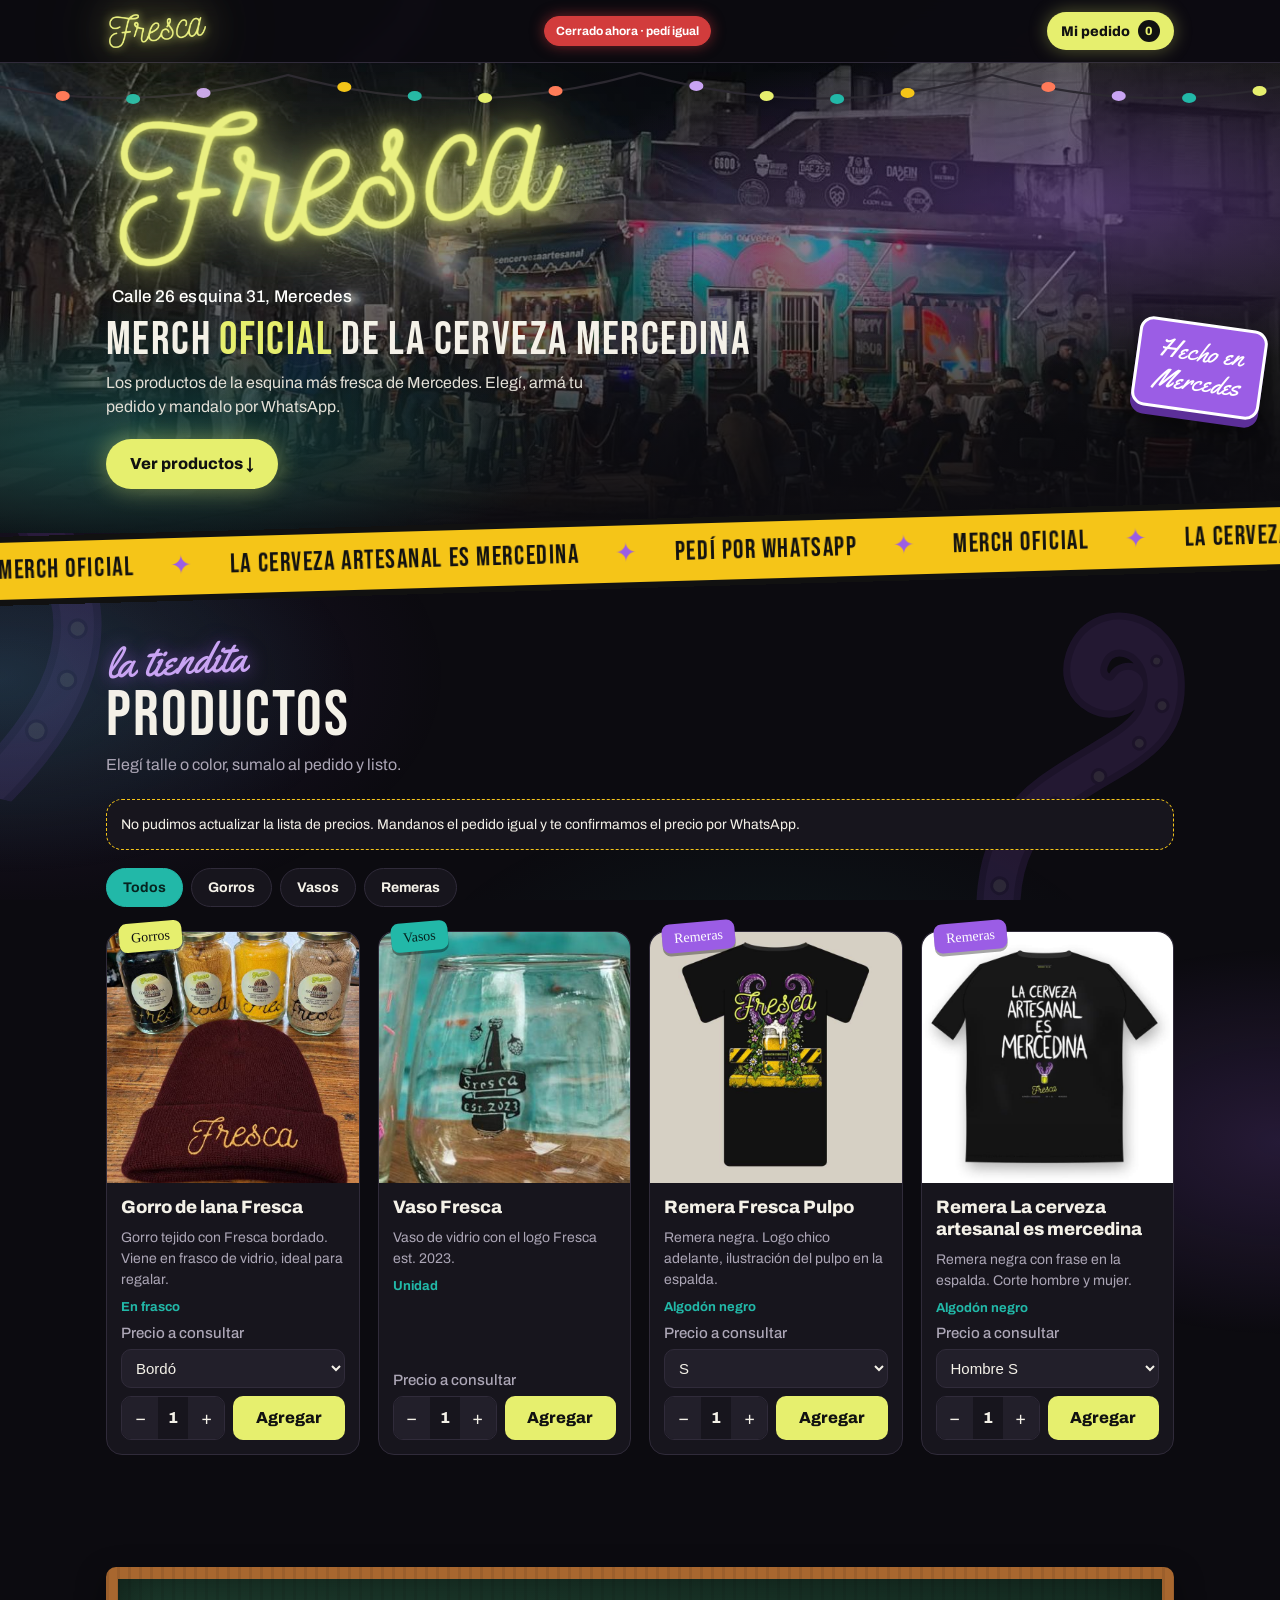
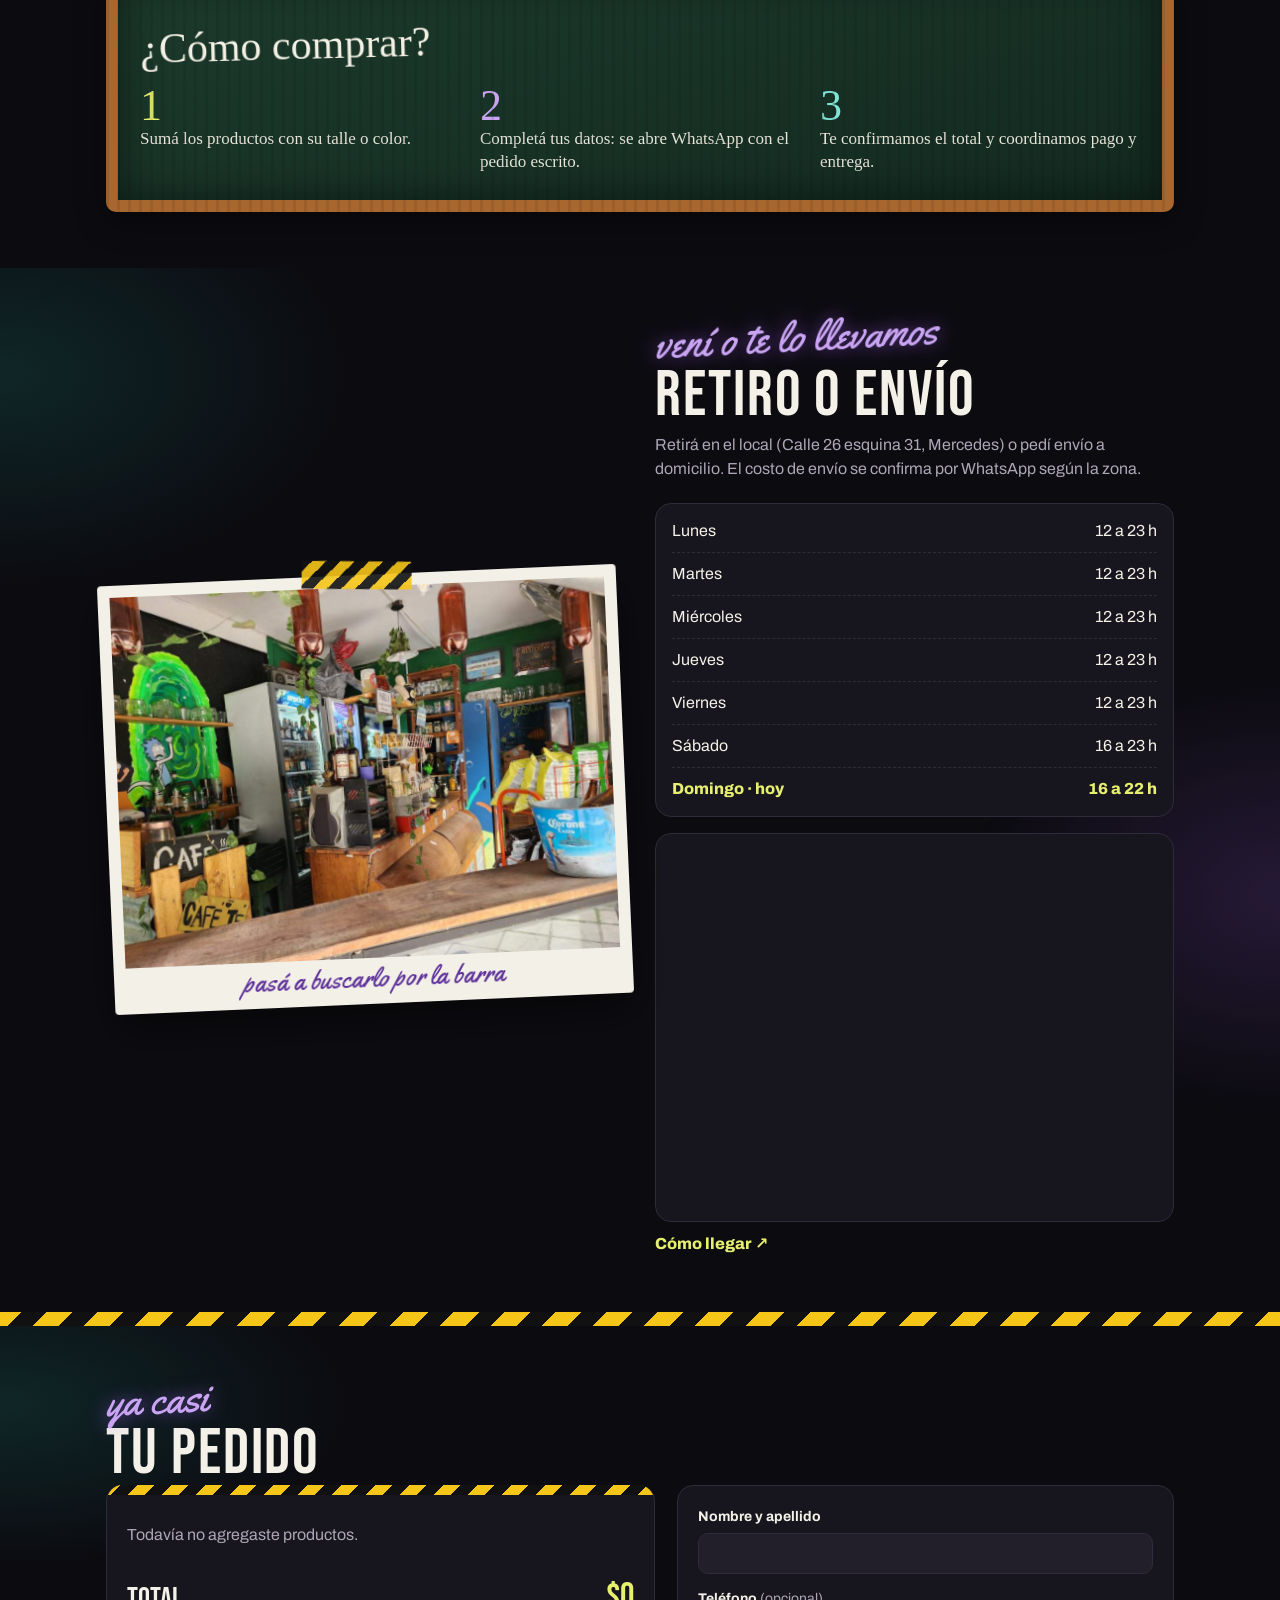
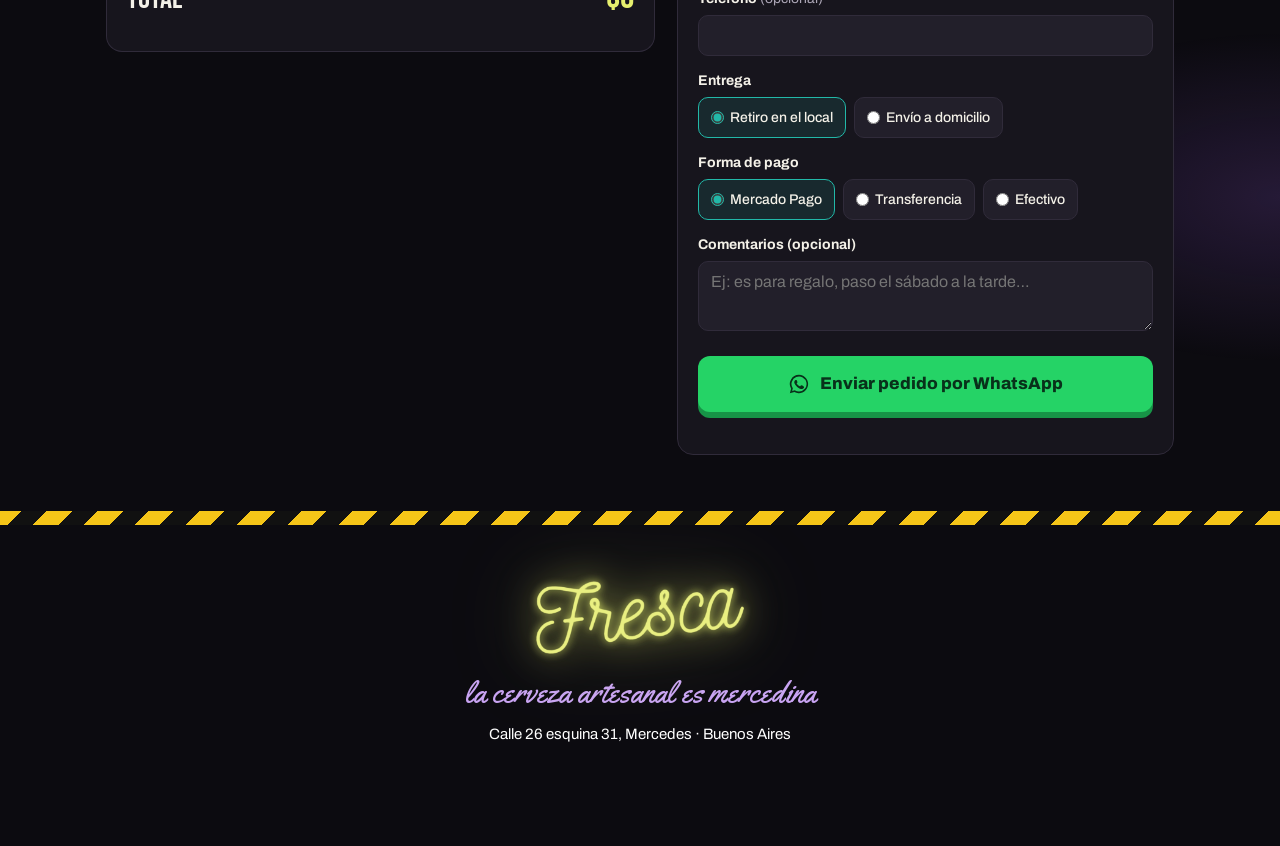
==== index.html @ d47e1538 "Tienda Fresca y panel de administración Co-Authored-By: Claude Opus 5.5 <noreply@anthropic.com>" ====
<!DOCTYPE html>
<html lang="es-AR">
<head>
<meta charset="UTF-8">
<meta name="viewport" content="width=device-width, initial-scale=1">
<title>Fresca · Almacén cervecero en Mercedes | Merch oficial</title>
<meta name="description" content="Fresca, almacén cervecero y cerveza artesanal en Mercedes, Buenos Aires (Calle 26 esquina 31). Gorros, vasos y remeras oficiales: armá tu pedido y mandalo por WhatsApp.">
<link rel="canonical" href="https://fresca-merch.netlify.app/">

<!-- ===== Datos del negocio para Google (si cambian dirección, horarios o teléfono, actualizarlos también acá) ===== -->
<script type="application/ld+json">
{
  "@context": "https://schema.org",
  "@type": "BarOrPub",
  "name": "Fresca",
  "description": "Almacén cervecero de Mercedes. Cerveza artesanal y merch oficial.",
  "url": "https://fresca-merch.netlify.app/",
  "logo": "https://fresca-merch.netlify.app/fotos/logo-fresca.png",
  "image": ["https://fresca-merch.netlify.app/preview.jpg", "https://fresca-merch.netlify.app/fotos/local.jpg"],
  "telephone": "+5492324352150",
  "servesCuisine": "Cerveza artesanal",
  "address": {
    "@type": "PostalAddress",
    "streetAddress": "Calle 26 esquina 31",
    "addressLocality": "Mercedes",
    "addressRegion": "Buenos Aires",
    "addressCountry": "AR"
  },
  "openingHoursSpecification": [
    {"@type": "OpeningHoursSpecification", "dayOfWeek": ["Monday","Tuesday","Wednesday","Thursday","Friday"], "opens": "12:00", "closes": "23:00"},
    {"@type": "OpeningHoursSpecification", "dayOfWeek": "Saturday", "opens": "16:00", "closes": "23:00"},
    {"@type": "OpeningHoursSpecification", "dayOfWeek": "Sunday", "opens": "16:00", "closes": "22:00"}
  ]
}
</script>
<meta name="theme-color" content="#0c0b10">

<!-- ===== Vista previa al compartir (WhatsApp, Facebook, X) ===== -->
<!-- Dirección publicada: https://fresca-merch.netlify.app -->
<meta property="og:type" content="website">
<meta property="og:site_name" content="Fresca">
<meta property="og:locale" content="es_AR">
<meta property="og:title" content="Fresca · Merch oficial de la cerveza mercedina">
<meta property="og:description" content="Calle 26 esquina 31, Mercedes. Elegí tus productos y pedí por WhatsApp.">
<meta property="og:url" content="https://fresca-merch.netlify.app/">
<meta property="og:image" content="https://fresca-merch.netlify.app/preview.jpg">
<meta property="og:image:width" content="1200">
<meta property="og:image:height" content="630">
<meta name="twitter:card" content="summary_large_image">

<link rel="preconnect" href="https://fonts.googleapis.com">
<link rel="preconnect" href="https://fonts.gstatic.com" crossorigin>
<link href="https://fonts.googleapis.com/css2?family=Archivo:wght@400;500;700;800&family=Bebas+Neue&family=Permanent+Marker&family=Yellowtail&display=swap" rel="stylesheet">

<style>
/* Fuente de la marca: se usa Nickainley solo si está instalada en la compu de quien mira;
   si no, Yellowtail. Si consiguen el archivo (con licencia), subirlo como fuentes/Nickainley.woff2
   y agregar acá: ,url('fuentes/Nickainley.woff2') format('woff2') */
@font-face{font-family:'Nickainley';src:local('Nickainley'),local('Nickainley Normal');font-display:swap}
/* ===== Paleta Fresca (tomada del cartel, los murales, la remera y la barra) ===== */
:root{
  --noche:#0c0b10;      /* fondo: la esquina de noche */
  --panel:#17151d; --panel2:#221f2a; --line:#302b3a;
  --neon:#e6ef6e;       /* cartel de neón Fresca */
  --violeta:#9b5de5;    /* pulpo del mural y la remera */
  --violeta-cl:#c9a4f3;
  --turquesa:#22b8a8;   /* paredes pintadas */
  --verde:#1d5c40;      /* pared verde de la barra */
  --madera:#a8672f;     /* barra y estantes */
  --obra:#f5c518;       /* cinta amarilla y negra */
  --text:#f4f1e8; --muted:#aca6b6;
  --radius:16px;
}
*{box-sizing:border-box;margin:0;padding:0}
html{scroll-behavior:smooth;overflow-x:hidden}
section,footer,.hero{overflow-x:clip}
body{background:var(--noche);color:var(--text);font-family:'Archivo',system-ui,sans-serif;line-height:1.5;-webkit-font-smoothing:antialiased;overflow-x:hidden}
img{display:block;max-width:100%}
a{color:inherit}
button{font:inherit;cursor:pointer}
.wrap{max-width:1100px;margin:0 auto;padding:0 16px;position:relative}
.display{font-family:'Bebas Neue',sans-serif;font-weight:400;letter-spacing:.03em;line-height:.95}
.script{font-family:'Nickainley','Yellowtail',cursive;font-weight:400;letter-spacing:0}

/* Fondo de pulpo (toda la página) */
.fondo-pulpo{position:fixed;inset:0;z-index:-1;pointer-events:none;overflow:hidden;background:radial-gradient(55% 40% at 100% 15%,rgba(155,93,229,.16),transparent 70%),radial-gradient(50% 40% at 0% 75%,rgba(155,93,229,.13),transparent 70%),radial-gradient(40% 30% at 60% 110%,rgba(34,184,168,.08),transparent 70%)}
.fondo-pulpo svg{position:absolute;opacity:.16}
main,header,footer,.banda,.cinta{position:relative}

/* Neón */
.neon{filter:drop-shadow(0 0 4px rgba(230,239,110,.9)) drop-shadow(0 0 18px rgba(230,239,110,.55)) drop-shadow(0 0 42px rgba(230,239,110,.3))}
.neon.parpadeo{animation:parpadeo 9s infinite}
@keyframes parpadeo{0%,70%,100%{opacity:1}71%{opacity:.35}72.5%{opacity:1}74%{opacity:.4}76%{opacity:.4}77%{opacity:1}80%{opacity:.55}82%{opacity:.55}83.5%{opacity:1}86%{opacity:.3}89%{opacity:.3}90.5%{opacity:1}}

/* Cinta de obra */
.cinta{background:repeating-linear-gradient(-45deg,var(--obra) 0 18px,#111 18px 36px);height:14px}
.banda{position:relative;z-index:3;background:var(--obra);color:#111;transform:rotate(-1.6deg);margin:-14px -20px 0;border-top:6px solid #111;border-bottom:6px solid #111;overflow:hidden;white-space:nowrap}
.banda .pista{display:inline-block;padding:9px 0;font-family:'Bebas Neue';font-size:26px;letter-spacing:.06em;animation:pasar 28s linear infinite}
.banda .pista span{margin:0 18px}
.banda .pista i{font-style:normal;color:var(--violeta)}
@keyframes pasar{from{transform:translateX(0)}to{transform:translateX(-50%)}}

/* Header */
header.top{position:sticky;top:0;z-index:30;background:rgba(12,11,16,.9);backdrop-filter:blur(10px);border-bottom:1px solid var(--line)}
header.top .wrap{display:flex;align-items:center;justify-content:space-between;height:62px;gap:12px}
.brand img{height:40px;width:auto}
.estado{font-size:12px;font-weight:700;padding:5px 11px;border-radius:99px;border:1px solid var(--line);color:var(--muted);white-space:nowrap}
.estado.abierto{color:#08231f;background:var(--turquesa);border-color:var(--turquesa);box-shadow:0 0 14px rgba(34,184,168,.5)}
.estado.cerrado{color:#fff;background:#d23c3c;border-color:#d23c3c;box-shadow:0 0 14px rgba(210,60,60,.55)}
.btn-carrito{display:flex;align-items:center;gap:8px;background:var(--neon);color:#111;border:0;border-radius:99px;padding:8px 14px;font-weight:800;font-size:14px;box-shadow:0 0 18px rgba(230,239,110,.35)}
.btn-carrito .n{background:#111;color:var(--neon);border-radius:99px;min-width:22px;height:22px;display:grid;place-items:center;font-size:12px;padding:0 6px}

/* Hero */
.hero{position:relative;min-height:470px;display:flex;align-items:flex-end;overflow:hidden;isolation:isolate}
.hero > img.fondo{position:absolute;inset:0;width:100%;height:100%;object-fit:cover;object-position:62% 55%;z-index:-2}
.hero::before{content:"";position:absolute;inset:0;z-index:-1;
  background:
    radial-gradient(60% 50% at 85% 30%,rgba(155,93,229,.35),transparent 70%),
    radial-gradient(50% 40% at 10% 80%,rgba(34,184,168,.28),transparent 70%),
    linear-gradient(180deg,rgba(12,11,16,.35) 0%,rgba(12,11,16,.55) 50%,var(--noche) 100%)}
.guirnalda{position:absolute;top:0;left:-5%;right:-5%;height:70px;pointer-events:none}
.guirnalda svg{width:100%;height:100%}
.foco{animation:brillo 3s ease-in-out infinite}
.foco:nth-child(3n){animation-delay:.8s}.foco:nth-child(3n+1){animation-delay:1.6s}
@keyframes brillo{50%{opacity:.45}}
.hero .wrap{padding-bottom:44px;width:100%;z-index:1}
.sticker{z-index:2}
.hero .logo{width:min(470px,74vw);height:auto}
.dir-hero{color:#fff;font-size:17px;font-weight:500;letter-spacing:.02em;margin:4px 0 6px 6px}
.dir-hero:empty{display:none}
.hero .sub{font-size:clamp(28px,6vw,46px);margin-top:10px}
.hero .sub b{color:var(--neon);font-weight:400}
.hero p{max-width:520px;color:#e2dfd6;margin-top:8px}
.sticker{position:absolute;right:16px;bottom:120px;transform:rotate(8deg);background:var(--violeta);color:#fff;padding:12px 18px;border-radius:14px;font-size:26px;line-height:1.15;text-align:center;box-shadow:0 8px 0 #5c2f99,0 14px 30px rgba(0,0,0,.4);border:3px solid #fff}
.sticker small{display:block;font-family:'Archivo';font-weight:800;font-size:12px;letter-spacing:.08em;text-transform:uppercase;color:var(--neon)}
.cta{display:inline-flex;gap:8px;align-items:center;margin-top:20px;background:var(--neon);color:#111;font-weight:800;text-decoration:none;padding:13px 24px;border-radius:99px;box-shadow:0 0 24px rgba(230,239,110,.45)}

/* Secciones y decoración de mural */
section{padding:56px 0;position:relative;scroll-margin-top:62px}
.mural{background:
  radial-gradient(40% 30% at 0% 10%,rgba(34,184,168,.16),transparent 70%),
  radial-gradient(35% 30% at 100% 60%,rgba(155,93,229,.18),transparent 70%)}
.tentaculo{position:absolute;pointer-events:none;opacity:.9;z-index:0}
.sec-title{font-size:clamp(44px,8vw,64px)}
.sec-title .script{font-size:.66em;color:var(--violeta-cl);display:block;transform:rotate(-3deg);transform-origin:left;margin-bottom:2px;text-shadow:0 0 18px rgba(155,93,229,.6)}
.sec-sub{color:var(--muted);margin:6px 0 22px}

/* Filtros y grilla */
.filtros{display:flex;gap:8px;flex-wrap:wrap;margin-bottom:24px;position:relative;z-index:1}
.filtros button{background:var(--panel);color:var(--text);border:1px solid var(--line);border-radius:99px;padding:8px 16px;font-size:14px;font-weight:700}
.filtros button.on{background:var(--turquesa);border-color:var(--turquesa);color:#062420}
.grid{display:grid;grid-template-columns:repeat(auto-fill,minmax(240px,1fr));gap:18px;position:relative;z-index:1}
.card{background:var(--panel);border:1px solid var(--line);border-radius:var(--radius);overflow:visible;display:flex;flex-direction:column;transition:transform .2s,box-shadow .2s;position:relative}
.card:hover{transform:translateY(-3px) rotate(-.4deg);box-shadow:0 12px 30px rgba(0,0,0,.45),0 0 0 1px rgba(230,239,110,.25)}
.card .foto{display:block;cursor:zoom-in;aspect-ratio:1/1;background:var(--panel2);position:relative;border-radius:var(--radius) var(--radius) 0 0;overflow:hidden}
.card .foto img{position:relative;z-index:1;width:100%;height:100%;object-fit:cover}
.card .foto .sin{position:absolute;inset:0;display:grid;place-items:center}
.card .foto .sin img{width:60%;height:auto;opacity:.5}
.card .cat{position:absolute;z-index:2;top:-10px;left:12px;font-family:'Permanent Marker';font-size:14px;padding:4px 12px;border-radius:8px;transform:rotate(-5deg);box-shadow:0 3px 0 rgba(0,0,0,.35)}
.cat.c0{background:var(--neon);color:#111}.cat.c1{background:var(--turquesa);color:#062420}.cat.c2{background:var(--violeta);color:#fff}.cat.c3{background:var(--obra);color:#111}
.card .body{padding:14px;display:flex;flex-direction:column;gap:8px;flex:1}
.card h3{font-size:18px;line-height:1.2;font-weight:800}
.card h3 a{text-decoration:none}
.card h3 a:hover{text-decoration:underline;text-decoration-color:var(--neon)}
.card .desc,.v-info .desc{color:var(--muted);font-size:14px}
.card .pres,.v-info .pres{font-size:13px;color:var(--turquesa);font-weight:700}
.card .precio,.v-info .precio{font-family:'Bebas Neue';font-size:32px;color:var(--neon);margin-top:auto;line-height:1}
.card .precio s,.v-info .precio s{display:block;font-family:'Archivo';font-size:14px;font-weight:500;color:var(--muted)}
.card .precio.consultar,.v-info .precio.consultar{font-family:'Archivo';font-size:15px;color:var(--muted);font-weight:500}
.card select,.v-info select{width:100%;background:var(--panel2);color:var(--text);border:1px solid var(--line);border-radius:10px;padding:9px 10px;font-size:15px}
.card .acciones,.v-info .acciones{display:flex;gap:8px;align-items:center}
.n-fotos{position:absolute;z-index:2;right:8px;bottom:8px;background:rgba(12,11,16,.82);color:var(--text);font-size:12px;font-weight:700;padding:3px 9px;border-radius:99px}
.qty{display:flex;align-items:center;border:1px solid var(--line);border-radius:10px;overflow:hidden}
.qty button{background:var(--panel2);color:var(--text);border:0;width:36px;height:42px;font-size:18px}
.qty span{min-width:30px;text-align:center;font-weight:800}
.add{flex:1;background:var(--neon);color:#111;border:0;border-radius:10px;height:44px;font-weight:800}
.add:active{transform:scale(.97)}
.card.agotado{opacity:.6}
.card.agotado .foto img{filter:grayscale(1)}
.card.agotado .add,.v-info.agotado .add{background:repeating-linear-gradient(-45deg,#2a2730 0 10px,#1d1b22 10px 20px);color:var(--muted);cursor:not-allowed}
.aviso{background:var(--panel);border:1px dashed var(--obra);border-radius:var(--radius);padding:14px;color:var(--text);font-size:14px;margin-bottom:18px}
.cargando{color:var(--muted);padding:30px 0}

/* Vista de producto: fotos grandes */
.vista{margin:auto;padding:0;border:1px solid var(--line);border-radius:var(--radius);background:var(--panel);color:var(--text);width:min(980px,calc(100% - 32px));max-width:none;max-height:calc(100dvh - 32px);overflow:auto;overscroll-behavior:contain}
.vista::backdrop{background:rgba(6,5,9,.85);backdrop-filter:blur(4px)}
body:has(.vista[open]){overflow:hidden}
.v-cerrar{position:sticky;top:10px;z-index:3;display:grid;place-items:center;margin:10px 10px -50px auto;width:40px;height:40px;border-radius:99px;border:1px solid var(--line);background:rgba(23,21,29,.9);color:var(--text);font-size:18px}
.v-caja{display:grid;grid-template-columns:1.15fr .85fr}
.v-galeria{background:var(--panel2);min-width:0}
.v-foto{position:relative}
.v-tira{display:flex;overflow-x:auto;scroll-snap-type:x mandatory;scrollbar-width:none;aspect-ratio:1/1;max-height:calc(100dvh - 150px)}
.v-tira::-webkit-scrollbar{display:none}
.v-tira figure{flex:0 0 100%;scroll-snap-align:center;scroll-snap-stop:always}
.v-tira img{width:100%;height:100%;object-fit:contain}
.v-flecha{position:absolute;top:50%;transform:translateY(-50%);width:44px;height:44px;border-radius:99px;border:1px solid var(--line);background:rgba(12,11,16,.78);color:var(--text);font-size:24px;line-height:1}
.v-flecha.ant{left:10px}.v-flecha.sig{right:10px}
.v-flecha:disabled{opacity:0;pointer-events:none}
.v-color{position:absolute;left:10px;bottom:10px;background:var(--neon);color:#111;font-weight:800;font-size:13px;padding:4px 11px;border-radius:99px}
.v-color:empty{display:none}
.v-minis{display:flex;gap:8px;padding:10px;overflow-x:auto}
.v-minis button{flex:0 0 64px;height:64px;padding:0;border:2px solid var(--line);border-radius:10px;overflow:hidden;background:var(--panel)}
.v-minis button.on{border-color:var(--neon)}
.v-minis img{width:100%;height:100%;object-fit:cover}
.v-sin{aspect-ratio:1/1;display:grid;place-items:center}
.v-sin img{width:50%;opacity:.5}
.v-info{padding:22px;display:flex;flex-direction:column;gap:10px}
.v-info .cat{align-self:flex-start;font-family:'Permanent Marker';font-size:14px;padding:4px 12px;border-radius:8px;transform:rotate(-4deg);box-shadow:0 3px 0 rgba(0,0,0,.35)}
.v-info h2{font-size:26px;line-height:1.15;font-weight:800;padding-right:36px}
.v-info .desc{font-size:15px}
.v-info .precio{margin:6px 0 2px;font-size:38px}

/* Pizarra (como las del local) */
.pizarra{background:linear-gradient(160deg,#1c3a2c,#132a20);border:12px solid var(--madera);border-radius:10px;box-shadow:inset 0 0 40px rgba(0,0,0,.5),0 10px 30px rgba(0,0,0,.4);padding:26px 22px;position:relative}
.pizarra::before{content:"";position:absolute;inset:-12px;border-radius:10px;pointer-events:none;background:repeating-linear-gradient(90deg,rgba(0,0,0,.08) 0 3px,transparent 3px 11px);mix-blend-mode:multiply}
.pizarra h2{font-family:'Permanent Marker';font-size:clamp(30px,6vw,42px);color:#f3f0e4;font-weight:400;transform:rotate(-1.5deg)}
.pasos{display:grid;grid-template-columns:repeat(auto-fit,minmax(220px,1fr));gap:20px;margin-top:16px}
.paso{font-family:'Permanent Marker';color:#e9e6da;font-size:17px;line-height:1.35}
.paso b{display:block;font-size:44px;line-height:1;color:var(--neon);font-weight:400}
.paso:nth-child(2) b{color:var(--violeta-cl)} .paso:nth-child(3) b{color:#7fe3d6}

/* Local */
.local{display:grid;grid-template-columns:1fr 1fr;gap:30px;align-items:center}
.polaroid{background:#f3f0e8;padding:12px 12px 46px;border-radius:4px;transform:rotate(-2.5deg);box-shadow:0 18px 40px rgba(0,0,0,.5);position:relative}
.polaroid img{width:100%;aspect-ratio:4/3;object-fit:cover}
.polaroid span{position:absolute;bottom:6px;left:0;right:0;text-align:center;font-family:'Nickainley','Yellowtail',cursive;color:#5c2f99;font-size:26px}
.polaroid::after{content:"";position:absolute;top:-14px;left:50%;width:110px;height:28px;transform:translateX(-50%) rotate(3deg);background:repeating-linear-gradient(-45deg,rgba(245,197,24,.9) 0 10px,rgba(17,17,17,.9) 10px 20px)}
.horarios{list-style:none;margin:14px 0;background:var(--panel);border:1px solid var(--line);border-radius:var(--radius);padding:6px 16px}
.horarios li{display:flex;justify-content:space-between;border-bottom:1px dashed var(--line);padding:9px 0}
.horarios li:last-child{border:0}
.horarios li.hoy{color:var(--neon);font-weight:800}
.mapa{margin-top:16px;border:1px solid var(--line);border-radius:var(--radius);overflow:hidden;aspect-ratio:4/3;background:var(--panel)}
.mapa iframe{display:block;width:100%;height:100%;border:0}
.como-llegar{display:inline-block;margin-top:10px;color:var(--neon);font-weight:800;text-decoration:none}
.como-llegar:hover{text-decoration:underline}
.como-llegar[hidden]{display:none}

/* Pedido */
.pedido{display:grid;grid-template-columns:1.05fr .95fr;gap:22px;align-items:start;position:relative;z-index:1}
.box{background:var(--panel);border:1px solid var(--line);border-radius:var(--radius);padding:20px;position:relative;overflow:hidden}
.box.ticket{border-top:0}
.box.ticket::before{content:"";position:absolute;left:0;right:0;top:0;height:10px;background:repeating-linear-gradient(-45deg,var(--obra) 0 12px,#111 12px 24px)}
.box.ticket{padding-top:28px}
.linea{display:flex;justify-content:space-between;gap:10px;padding:11px 0;border-bottom:1px dashed var(--line);font-size:15px}
.linea .q{display:flex;align-items:center;gap:6px}
.linea .q button{background:var(--panel2);border:1px solid var(--line);color:var(--text);width:30px;height:30px;border-radius:8px}
.linea small{color:var(--muted);display:block}
.total{display:flex;justify-content:space-between;align-items:baseline;padding-top:14px}
.total span:first-child{font-family:'Bebas Neue';font-size:30px}
.total span:last-child{font-family:'Bebas Neue';font-size:36px;color:var(--neon)}
.vacio{color:var(--muted);padding:10px 0}
label{display:block;font-size:14px;font-weight:700;margin:14px 0 6px}
input[type=text],input[type=tel],textarea{width:100%;background:var(--panel2);border:1px solid var(--line);color:var(--text);border-radius:10px;padding:11px 12px;font-size:16px;font-family:inherit}
input:focus,textarea:focus,select:focus{outline:2px solid var(--turquesa);outline-offset:1px}
textarea{min-height:70px;resize:vertical}
.opts{display:flex;gap:8px;flex-wrap:wrap}
.opts label{margin:0;font-weight:500;display:flex;align-items:center;gap:6px;background:var(--panel2);border:1px solid var(--line);border-radius:10px;padding:9px 12px;cursor:pointer}
.opts label:has(input:checked){border-color:var(--turquesa);background:rgba(34,184,168,.12)}
.opts input{accent-color:var(--turquesa)}
.nota{font-size:13px;color:var(--muted);margin-top:6px}
.enviar{width:100%;margin-top:18px;background:#25d366;color:#08311a;border:0;border-radius:12px;padding:15px;font-size:17px;font-weight:800;display:flex;align-items:center;justify-content:center;gap:10px;box-shadow:0 6px 0 #179447}
.enviar:active{transform:translateY(3px);box-shadow:0 3px 0 #179447}
.mp{display:none;margin-top:12px;width:100%;text-align:center;background:#009ee3;color:#fff;text-decoration:none;font-weight:800;padding:13px;border-radius:12px}
.error{color:#ff8f80;font-size:14px;margin-top:8px;min-height:1em}

/* Barra inferior */
.barra{position:fixed;left:0;right:0;bottom:0;z-index:40;background:var(--neon);color:#111;display:none;box-shadow:0 -6px 24px rgba(230,239,110,.25)}
.barra .wrap{display:flex;justify-content:space-between;align-items:center;height:58px;font-weight:800}
.barra a{background:#111;color:var(--neon);text-decoration:none;padding:9px 16px;border-radius:99px}

footer{position:relative;padding:50px 0 100px;color:var(--muted);font-size:14px;text-align:center;overflow:hidden}
footer .logo{width:220px;margin:0 auto 10px}
#pieDatos{color:#fff;font-size:15px}
footer .frase{color:var(--violeta-cl);font-size:30px;margin-bottom:8px}

.toast{position:fixed;left:50%;bottom:76px;transform:translateX(-50%) translateY(20px);background:#111;color:var(--neon);border:1px solid var(--neon);padding:10px 16px;border-radius:99px;font-size:14px;opacity:0;transition:.25s;z-index:50;pointer-events:none;box-shadow:0 0 18px rgba(230,239,110,.3)}
.toast.on{opacity:1;transform:translateX(-50%) translateY(0)}

@media (max-width:760px){
  .local,.pedido{grid-template-columns:1fr}
  .estado{font-size:11px;padding:4px 9px}
  .estado .mas{display:none}   /* en el celular: solo «Abierto» o «Cerrado» */
  .grid{grid-template-columns:1fr 1fr;gap:14px 10px}
  .card .body{padding:10px;gap:6px}
  .card h3{font-size:15px}
  .card .desc{font-size:13px}
  .card .precio{font-size:26px}
  .card .acciones{flex-direction:column;align-items:stretch}
  .add{flex:none}  /* en columna, flex:1 lo dejaba de 24px de alto */
  .qty{justify-content:space-between}
  .linea .q button{width:38px;height:38px}
  .hero{min-height:440px}
  .sticker{display:none}
  .polaroid{margin:0 10px}
  .vista{width:100%;max-height:none;height:100%;border:0;border-radius:0}
  .v-caja{grid-template-columns:1fr}
  .v-tira{max-height:none}
  .v-info{padding:18px 16px 28px}
  .v-info h2{font-size:22px;padding-right:0}
  .v-info .add{flex:1}
}
@media (prefers-reduced-motion:reduce){
  .neon.parpadeo,.foco,.banda .pista{animation:none}
  html{scroll-behavior:auto}
}
</style>
</head>
<body>

<!-- Tentáculo (dibujo propio, inspirado en el mural) -->
<svg width="0" height="0" style="position:absolute" aria-hidden="true">
  <symbol id="tentaculo" viewBox="0 0 220 420">
    <path d="M110 420 C 60 340, 40 260, 90 200 C 140 140, 190 120, 170 60 C 155 15, 95 15, 92 60 C 90 92, 130 100, 138 74" fill="none" stroke="#6f3db0" stroke-width="44" stroke-linecap="round"/>
    <path d="M110 420 C 60 340, 40 260, 90 200 C 140 140, 190 120, 170 60 C 155 15, 95 15, 92 60 C 90 92, 130 100, 138 74" fill="none" stroke="#9b5de5" stroke-width="30" stroke-linecap="round"/>
    <g fill="#d7b8f7" stroke="#6f3db0" stroke-width="3">
      <circle cx="78" cy="352" r="9"/><circle cx="62" cy="300" r="8"/><circle cx="64" cy="252" r="8"/>
      <circle cx="96" cy="208" r="7"/><circle cx="132" cy="170" r="7"/><circle cx="163" cy="128" r="6"/>
      <circle cx="176" cy="86" r="6"/><circle cx="160" cy="44" r="5"/>
    </g>
  </symbol>
</svg>

<div class="fondo-pulpo" aria-hidden="true">
  <svg style="right:-60px;top:6%;width:260px;height:500px;transform:rotate(-18deg)"><use href="#tentaculo"/></svg>
  <svg style="left:-80px;top:38%;width:240px;height:460px;transform:scaleX(-1) rotate(-14deg)"><use href="#tentaculo"/></svg>
  <svg style="right:8%;bottom:-120px;width:220px;height:420px;transform:rotate(14deg)"><use href="#tentaculo"/></svg>
  <svg style="left:22%;top:-140px;width:180px;height:350px;transform:rotate(190deg)"><use href="#tentaculo"/></svg>
</div>

<header class="top">
  <div class="wrap">
    <a href="#" class="brand" aria-label="Fresca, inicio"><img class="neon" src="fotos/logo-fresca.png" alt="Fresca"></a>
    <span class="estado" id="estado">—</span>
    <button class="btn-carrito" onclick="irAPedido()">Mi pedido <span class="n" id="nCarrito">0</span></button>
  </div>
</header>

<div class="hero">
  <img class="fondo" src="fotos/fondo.jpg" alt="La esquina de Fresca de noche, con gente en la vereda">
  <div class="guirnalda" aria-hidden="true">
    <svg viewBox="0 0 1000 70" preserveAspectRatio="none">
      <path d="M0 8 Q 125 60 250 12 Q 375 60 500 10 Q 625 60 750 12 Q 875 60 1000 8" fill="none" stroke="#2b2830" stroke-width="2"/>
      <g>
        <circle class="foco" cx="40" cy="23" r="5" fill="#e6ef6e"/><circle class="foco" cx="90" cy="33" r="5" fill="#ff7a59"/><circle class="foco" cx="140" cy="36" r="5" fill="#22b8a8"/><circle class="foco" cx="190" cy="30" r="5" fill="#c9a4f3"/>
        <circle class="foco" cx="290" cy="24" r="5" fill="#f5c518"/><circle class="foco" cx="340" cy="33" r="5" fill="#22b8a8"/><circle class="foco" cx="390" cy="35" r="5" fill="#e6ef6e"/><circle class="foco" cx="440" cy="28" r="5" fill="#ff7a59"/>
        <circle class="foco" cx="540" cy="23" r="5" fill="#c9a4f3"/><circle class="foco" cx="590" cy="33" r="5" fill="#e6ef6e"/><circle class="foco" cx="640" cy="36" r="5" fill="#22b8a8"/><circle class="foco" cx="690" cy="30" r="5" fill="#f5c518"/>
        <circle class="foco" cx="790" cy="24" r="5" fill="#ff7a59"/><circle class="foco" cx="840" cy="33" r="5" fill="#c9a4f3"/><circle class="foco" cx="890" cy="35" r="5" fill="#22b8a8"/><circle class="foco" cx="940" cy="28" r="5" fill="#e6ef6e"/>
      </g>
    </svg>
  </div>
  <div class="sticker script" aria-hidden="true">Hecho en<br>Mercedes</div>
  <div class="wrap">
    <h1><img class="logo neon parpadeo" src="fotos/logo-fresca.png" alt="Fresca, almacén cervecero de Mercedes"></h1>
    <div class="dir-hero" id="dirHero"></div>
    <div class="sub display">Merch <b>oficial</b> de la cerveza mercedina</div>
    <p>Los productos de la esquina más fresca de Mercedes. Elegí, armá tu pedido y mandalo por WhatsApp.</p>
    <a class="cta" href="#productos">Ver productos ↓</a>
  </div>
</div>

<div class="banda" aria-hidden="true"><div class="pista" id="pista"></div></div>

<section id="productos" class="mural">
  <div class="wrap">
    <h2 class="sec-title display"><span class="script">la tiendita</span>Productos</h2>
    <p class="sec-sub">Elegí talle o color, sumalo al pedido y listo.</p>
    <div id="avisoCatalogo"></div>
    <div class="filtros" id="filtros"></div>
    <div class="grid" id="grid"><div class="cargando">Cargando productos…</div></div>
  </div>
</section>

<section>
  <div class="wrap">
    <div class="pizarra">
      <h2>¿Cómo comprar?</h2>
      <div class="pasos">
        <div class="paso"><b>1</b>Sumá los productos con su talle o color.</div>
        <div class="paso"><b>2</b>Completá tus datos: se abre WhatsApp con el pedido escrito.</div>
        <div class="paso"><b>3</b>Te confirmamos el total y coordinamos pago y entrega.</div>
      </div>
    </div>
  </div>
</section>

<section id="local" class="mural">
  <div class="wrap local">
    <div class="polaroid"><img src="fotos/local.jpg" alt="La barra de Fresca"><span>pasá a buscarlo por la barra</span></div>
    <div>
      <h2 class="sec-title display"><span class="script">vení o te lo llevamos</span>Retiro o envío</h2>
      <p class="sec-sub" id="textoEntrega"></p>
      <p class="aviso" id="avisoLocal" hidden></p>
      <ul class="horarios" id="horarios"></ul>
      <div class="mapa"><iframe id="mapa" title="Mapa con la ubicación de Fresca" loading="lazy" referrerpolicy="no-referrer-when-downgrade" allowfullscreen></iframe></div>
      <a class="como-llegar" id="comoLlegar" target="_blank" rel="noopener">Cómo llegar ↗</a>
    </div>
  </div>
</section>

<div class="cinta" aria-hidden="true"></div>

<section id="pedido" class="mural">
  <div class="wrap">
    <h2 class="sec-title display"><span class="script">ya casi</span>Tu pedido</h2>
    <div class="pedido">
      <div class="box ticket">
        <div id="lineas"></div>
        <div class="total"><span>Total</span><span id="total">$0</span></div>
        <p class="nota" id="notaTotal"></p>
      </div>
      <form class="box" id="form" novalidate>
        <label for="nombre" style="margin-top:0">Nombre y apellido</label>
        <input type="text" id="nombre" autocomplete="name" required>
        <label for="tel">Teléfono <span style="font-weight:400;color:var(--muted)">(opcional)</span></label>
        <input type="tel" id="tel" autocomplete="tel" inputmode="tel">

        <label>Entrega</label>
        <div class="opts">
          <label><input type="radio" name="entrega" value="Retiro en el local" checked> Retiro en el local</label>
          <label><input type="radio" name="entrega" value="Envío a domicilio"> Envío a domicilio</label>
        </div>
        <div id="bloqueDir" style="display:none">
          <label for="dir">Dirección</label>
          <input type="text" id="dir" autocomplete="street-address" placeholder="Calle, número, barrio">
          <p class="nota" id="notaEnvio"></p>
        </div>

        <label>Forma de pago</label>
        <div class="opts">
          <label><input type="radio" name="pago" value="Mercado Pago" checked> Mercado Pago</label>
          <label><input type="radio" name="pago" value="Transferencia"> Transferencia</label>
          <label><input type="radio" name="pago" value="Efectivo"> Efectivo</label>
        </div>

        <label for="coment">Comentarios (opcional)</label>
        <textarea id="coment" placeholder="Ej: es para regalo, paso el sábado a la tarde…"></textarea>

        <button type="submit" class="enviar" id="btnEnviar">
          <svg width="22" height="22" viewBox="0 0 24 24" fill="currentColor" aria-hidden="true"><path d="M12 2a10 10 0 0 0-8.6 15.1L2 22l5-1.3A10 10 0 1 0 12 2zm0 18.2a8.2 8.2 0 0 1-4.2-1.2l-.3-.2-3 .8.8-2.9-.2-.3A8.2 8.2 0 1 1 12 20.2zm4.5-6.1c-.2-.1-1.5-.7-1.7-.8s-.4-.1-.6.1-.7.8-.8 1-.3.2-.5.1a6.7 6.7 0 0 1-3.3-2.9c-.3-.4.3-.4.7-1.4.1-.2 0-.3 0-.4l-.8-1.8c-.2-.5-.4-.4-.6-.4h-.5a1 1 0 0 0-.7.3 3 3 0 0 0-.9 2.2 5.2 5.2 0 0 0 1.1 2.7 11.8 11.8 0 0 0 4.5 4c1.7.7 2.3.8 3.2.6a2.7 2.7 0 0 0 1.8-1.2 2.2 2.2 0 0 0 .1-1.2c0-.1-.2-.2-.5-.3z"/></svg>
          Enviar pedido por WhatsApp
        </button>
        <p class="error" id="error"></p>
        <p class="nota" id="reenviar" hidden>¿No se abrió WhatsApp? <a id="linkReenviar" target="_blank" rel="noopener">Abrir de nuevo el pedido <b id="nroReenviar"></b></a></p>
        <a class="mp" id="btnMP" target="_blank" rel="noopener">Pagá por Mercado Pago</a>
        <p class="nota" id="notaMP" style="display:none">¿Ya te confirmamos el total por WhatsApp? Pagalo acá con Mercado Pago.</p>
      </form>
    </div>
  </div>
</section>

<div class="cinta" aria-hidden="true"></div>
<footer>
  <img class="logo neon" src="fotos/logo-fresca.png" alt="Fresca">
  <div class="frase script">la cerveza artesanal es mercedina</div>
  <p id="pieDatos">Almacén cervecero · Mercedes, Buenos Aires</p>
</footer>

<div class="barra" id="barra"><div class="wrap"><span id="barraTxt"></span><a href="#pedido">Ver pedido</a></div></div>
<div class="toast" id="toast"></div>
<dialog class="vista" id="vista" aria-labelledby="vTitulo">
  <button type="button" class="v-cerrar" id="vCerrar" aria-label="Cerrar">✕</button>
  <div id="vistaCont"></div>
</dialog>

<script>
/* =====================================================================
   CONFIGURACIÓN — lo único que hace falta tocar en este archivo
   ===================================================================== */
const CONFIG = {
  whatsapp: "5492324352150",          // número que recibe los pedidos
  // URL de la aplicación web de Google Apps Script (Paso 3). Vacío = usa la lista de abajo.
  sheetUrl: "https://script.google.com/macros/s/AKfycbzKO8lt0UCICiJRvOdDiPJH-bnpjv6BmqNKaEu8ozg4dJbQafYu3mT890Wp2f0lPixO/exec",
  // Link de pago de Mercado Pago (Paso 8). Vacío = no muestra el botón.
  mercadoPago: "",
  direccion: "Calle 26 esquina 31, Mercedes",   // dirección del local para retiro
  instagram: "",                      // usuario sin @ (opcional)
  textoEnvio: "El costo de envío se confirma por WhatsApp según la zona."
};

// Horarios (0 = domingo … 6 = sábado): [abre, cierra]. Se cambian desde el panel (sección Local);
// estos se usan solo si el panel no responde. Si cierra antes de abrir, cierra después de medianoche.
let HORARIOS = {
  1:["12:00","23:00"], 2:["12:00","23:00"], 3:["12:00","23:00"], 4:["12:00","23:00"], 5:["12:00","23:00"], 6:["16:00","23:00"], 0:["16:00","22:00"]
};
// estado: "auto" (según los horarios), "abierto" o "cerrado" (fijado a mano en el panel)
const LOCAL = { estado: "auto", aviso: "" };

// Lista de respaldo: se usa solo si la planilla no responde.
// Una vez conectada la planilla, los productos y precios se manejan desde ahí.
const PRODUCTOS_RESPALDO = [
  {categoria:"Gorros",  producto:"Gorro de lana Fresca", descripcion:"Gorro tejido con Fresca bordado. Viene en frasco de vidrio, ideal para regalar.", presentacion:"En frasco", precio:"", foto:"gorro.jpg", opciones:"Bordó, Negro, Mostaza, Amarillo, Beige", disponible:"SI"},
  {categoria:"Vasos",   producto:"Vaso Fresca", descripcion:"Vaso de vidrio con el logo Fresca est. 2023.", presentacion:"Unidad", precio:"", foto:"vaso.jpg", opciones:"", disponible:"SI"},
  {categoria:"Remeras", producto:"Remera Fresca Pulpo", descripcion:"Remera negra. Logo chico adelante, ilustración del pulpo en la espalda.", presentacion:"Algodón negro", precio:"", foto:"remera.jpg", opciones:"S, M, L, XL, XXL", disponible:"SI"},
  {categoria:"Remeras", producto:"Remera La cerveza artesanal es mercedina", descripcion:"Remera negra con frase en la espalda. Corte hombre y mujer.", presentacion:"Algodón negro", precio:"", foto:"remera-mercedina.jpg", opciones:"Hombre S, Hombre M, Hombre L, Hombre XL, Mujer S, Mujer M, Mujer L", disponible:"SI"}
];

/* ===================================================================== */
const $ = id => document.getElementById(id);
const fmt = n => "$" + Math.round(n).toLocaleString("es-AR");
const totalTexto = (t, sp) => (sp && !(t > 0)) ? "A confirmar" : fmt(t) + (sp ? " + a confirmar" : "");
let productos = [], filtro = "Todos", carrito = [], colorCat = {};

function guardar(){ try{ localStorage.setItem("fresca_carrito", JSON.stringify(carrito)); }catch(e){} }
function cargarCarrito(){ try{ carrito = JSON.parse(localStorage.getItem("fresca_carrito")) || []; }catch(e){ carrito = []; } }

function precioNum(v){
  if (typeof v === "number") return v;
  const s = String(v||"").replace(/[^\d,]/g,"").replace(",",".");
  const n = parseFloat(s); return isNaN(n) ? 0 : n;
}
function normalizar(p, i){
  const disp = String(p.disponible||"SI").trim().toUpperCase();
  return {
    id: "p"+i,
    categoria: String(p.categoria||"Otros").trim(),
    nombre: String(p.producto||"").trim(),
    desc: String(p.descripcion||"").trim(),
    pres: String(p.presentacion||"").trim(),
    precio: precioNum(p.precio),
    antes: precioNum(p.precio_antes), // precio sin la promo (se muestra tachado)
    // Todas las fotos (la principal primero); "opcion" = el talle o color que muestra (vacío = general)
    fotos: (Array.isArray(p.fotos) && p.fotos.length ? p.fotos : [{url:p.foto}])
      .map(f => ({src: srcFoto(String(f && f.url || "").trim()), chica: f && f.chica ? srcFoto(String(f.chica).trim()) : "", opcion: String(f && f.opcion || "").trim()}))
      .filter(f => f.src),
    opciones: String(p.opciones||"").split(",").map(s=>s.trim()).filter(Boolean),
    agotadas: String(p.opciones_agotadas||"").split(",").map(s=>s.trim()).filter(Boolean), // talles/colores sin stock
    estado: disp.startsWith("OCULT") ? "oculto" : (disp === "NO" ? "agotado" : "ok")
  };
}
function srcFoto(f){ if(!f) return ""; return /^https:\/\//.test(f) ? f : "fotos/" + encodeURIComponent(f); }
// Solo se aceptan links de pago de Mercado Pago (https y dominio de Mercado Pago)
function linkMP(v){
  let mp = String(v||"").trim().replace(/\s+/g, "");
  if (!mp) return "";
  if (!/^https?:\/\//i.test(mp)) mp = "https://" + mp;
  try {
    const u = new URL(mp);
    return u.protocol === "https:" && /(^|\.)(mercadopago\.com(\.ar)?|mpago\.la)$/i.test(u.hostname) ? u.href : "";
  } catch(e) { return ""; }
}

// El botón de pago aparece recién después de mandar un pedido con Mercado Pago, y
// sigue a la vista mientras la pestaña esté abierta (aunque se recargue la página).
const PAGO_PENDIENTE = "fresca_pago_mp", ULTIMO_PEDIDO = "fresca_ultimo_pedido";
function pagoPendiente(){ try { return sessionStorage.getItem(PAGO_PENDIENTE) === "1"; } catch(e) { return false; } }
// Si WhatsApp no se abrió (o se cerró sin mandar), el mismo pedido se puede volver a abrir.
function mostrarReenviar(u){
  if (!u || !/^https:\/\/wa\.me\//.test(u.url)) return;
  $("linkReenviar").href = u.url; $("nroReenviar").textContent = u.nro; $("reenviar").hidden = false;
}
function mostrarMP(){
  $("btnMP").href = CONFIG.mercadoPago;
  $("btnMP").style.display = "block";
  $("notaMP").style.display = "block";
}

function aplicarConfig(c){
  const mp = linkMP(c.mercadoPago);
  if (mp) { CONFIG.mercadoPago = mp; if (pagoPendiente()) mostrarMP(); }
  if (c.textoEnvio) CONFIG.textoEnvio = c.textoEnvio;
  if (c.direccion) CONFIG.direccion = c.direccion;
  if (c.horarios && typeof c.horarios === "object") {
    const hora = /^([01]\d|2[0-3]):[0-5]\d$/;
    HORARIOS = {};
    for (let d = 0; d < 7; d++) { const h = c.horarios[d]; HORARIOS[d] = Array.isArray(h) && hora.test(h[0]) && hora.test(h[1]) ? h : null; }
  }
  if (["auto","abierto","cerrado"].includes(c.estadoLocal)) LOCAL.estado = c.estadoLocal;
  LOCAL.aviso = String(c.avisoLocal || "").trim();
  pintarHorarios();
}

async function cargarProductos(){
  let lista = null, respaldo = false;
  if (CONFIG.sheetUrl){
    try{
      const ctrl = new AbortController(); const t = setTimeout(()=>ctrl.abort(), 9000);
      const r = await fetch(CONFIG.sheetUrl + "?accion=productos&t=" + Date.now(), {signal:ctrl.signal});
      clearTimeout(t);
      const j = await r.json();
      if (Array.isArray(j.productos)) lista = j.productos;
      if (j.config) aplicarConfig(j.config);
    }catch(e){ console.warn("No se pudo leer la planilla", e); }
  }
  if (!lista){ lista = PRODUCTOS_RESPALDO; respaldo = !!CONFIG.sheetUrl; }
  productos = lista.map(normalizar).filter(p => p.nombre && p.estado !== "oculto");
  const usados = {};   // dirección propia de cada producto: #producto/remera-fresca-pulpo
  productos.forEach(p => { const s = slug(p.nombre); let n = s, k = 1; while (usados[n]) n = s + "-" + (++k); usados[n] = true; p.slug = n; });
  [...new Set(productos.map(p=>p.categoria))].forEach((c,i)=> colorCat[c] = "c" + (i % 4));
  $("avisoCatalogo").innerHTML = respaldo ? '<div class="aviso">No pudimos actualizar la lista de precios. Mandanos el pedido igual y te confirmamos el precio por WhatsApp.</div>' : "";
  // Con la lista de respaldo no se toca el carrito: no se sabe qué hay de verdad.
  if (!respaldo) {
    const antes = carrito.length;
    carrito = carrito.filter(c => {
      const p = productos.find(x => x.nombre === c.nombre);
      return p && p.estado === "ok" && (!c.opcion || (p.opciones.includes(c.opcion) && !p.agotadas.includes(c.opcion)));
    });
    carrito.forEach(c => { c.precio = productos.find(x => x.nombre === c.nombre).precio; });
    if (carrito.length < antes) { guardar(); toast("Sacamos del pedido lo que se quedó sin stock"); }
  }
  pintarFiltros(); pintarGrid(); pintarPedido(); abrirDesdeHash();
}

function pintarFiltros(){
  const cats = ["Todos", ...new Set(productos.map(p=>p.categoria))];
  $("filtros").innerHTML = cats.length > 2 ? cats.map(c =>
    `<button class="${c===filtro?'on':''}" data-cat="${esc(c)}">${esc(c)}</button>`).join("") : "";
}
$("filtros").addEventListener("click", e => { const b = e.target.closest("button[data-cat]"); if (b) filtrar(b.dataset.cat); });
function filtrar(c){ filtro = c; pintarFiltros(); pintarGrid(); }

const qtySel = {};
function slug(s){ return s.normalize("NFD").replace(/[\u0300-\u036f]/g,"").toLowerCase().replace(/[^a-z0-9]+/g,"-").replace(/^-|-$/g,"") || "producto"; }
// Foto de un talle o color; si no tiene una propia, la principal
function fotoPara(p, op){ return p.fotos.find(f => op && f.opcion === op) || p.fotos[0]; }
function selOpciones(p, id, elegida){
  if (!p.opciones.length) return "";
  if (!elegida || p.agotadas.includes(elegida)) elegida = p.opciones.find(o => !p.agotadas.includes(o));
  return `<select id="${id}" aria-label="Talle o color">${p.opciones.map(o => p.agotadas.includes(o)
    ? `<option value="${esc(o)}" disabled>${esc(o)} · sin stock</option>`
    : `<option value="${esc(o)}" ${o===elegida?"selected":""}>${esc(o)}</option>`).join("")}</select>`;
}
function precioHtml(p){
  if (!(p.precio > 0)) return `<div class="precio consultar">Precio a consultar</div>`;
  return `<div class="precio">${p.antes > p.precio ? `<s>${fmt(p.antes)}</s>` : ""}${fmt(p.precio)}</div>`;
}
// En las tarjetas va la copia chica de la foto (carga más rápido); en la vista grande, la grande
const srcTarjeta = f => f.chica || f.src;
function pintarGrid(){
  const lista = productos.filter(p => filtro==="Todos" || p.categoria===filtro);
  if (!lista.length){ $("grid").innerHTML = '<div class="cargando">Pronto vamos a sumar productos.</div>'; return; }
  $("grid").innerHTML = lista.map(p => {
    qtySel[p.id] = qtySel[p.id] || 1;
    const primera = p.opciones.find(o => !p.agotadas.includes(o));
    // Si la principal es de otro color, se muestra la del color que queda elegido
    const f0 = p.fotos[0] && p.fotos[0].opcion && p.fotos[0].opcion !== primera ? fotoPara(p, primera) : p.fotos[0];
    const foto = f0 ? `<img id="img_${p.id}" src="${esc(srcTarjeta(f0))}" alt="${esc(p.nombre)}" loading="lazy" onerror="this.remove()">` : "";
    const sel = selOpciones(p, "op_" + p.id);
    const precio = precioHtml(p);
    const agot = p.estado === "agotado";
    const link = "#producto/" + p.slug;
    return `<article class="card ${agot?'agotado':''}">
      <span class="cat ${colorCat[p.categoria]||'c0'}">${esc(p.categoria)}</span>
      <a class="foto" href="${link}" aria-label="Ver fotos de ${esc(p.nombre)}"><div class="sin"><img src="fotos/logo-fresca.png" alt=""></div>${foto}${p.fotos.length > 1 ? `<span class="n-fotos">${p.fotos.length} fotos</span>` : ""}</a>
      <div class="body">
        <h3><a href="${link}">${esc(p.nombre)}</a></h3>
        ${p.desc?`<div class="desc">${esc(p.desc)}</div>`:""}
        ${p.pres?`<div class="pres">${esc(p.pres)}</div>`:""}
        ${precio}
        ${agot ? "" : sel}
        <div class="acciones">
          ${agot ? "" : `<div class="qty"><button type="button" onclick="cambiarSel('${p.id}',-1)" aria-label="Menos">−</button><span id="q_${p.id}">${qtySel[p.id]}</span><button type="button" onclick="cambiarSel('${p.id}',1)" aria-label="Más">+</button></div>`}
          <button class="add" ${agot?'disabled':''} onclick="agregar('${p.id}')">${agot?'Sin stock':'Agregar'}</button>
        </div>
      </div>
    </article>`;
  }).join("");
}
function esc(s){ return String(s).replace(/[&<>"']/g, c => ({"&":"&amp;","<":"&lt;",">":"&gt;",'"':"&quot;","'":"&#39;"}[c])); }
function cambiarSel(id, d){ qtySel[id] = Math.max(1, (qtySel[id]||1) + d); $("q_"+id).textContent = qtySel[id]; }
// Al elegir un color en la tarjeta, se muestra su foto
$("grid").addEventListener("change", e => {
  const s = e.target.closest("select[id^=op_]"); if (!s) return;
  const p = productos.find(x => "op_" + x.id === s.id), img = $("img_" + (p && p.id)), f = p && fotoPara(p, s.value);
  if (img && f && img.getAttribute("src") !== srcTarjeta(f)) img.src = srcTarjeta(f);
});

// enVista: se agrega desde la vista grande, con su propio talle y cantidad
function agregar(id, enVista){
  const p = productos.find(x=>x.id===id); if(!p || p.estado!=="ok") return;
  const op = p.opciones.length ? $(enVista ? "vop" : "op_"+id).value : "";
  if (p.agotadas.includes(op)) { toast("Ese talle o color no tiene stock"); return; }
  const q = enVista ? vistaQ : (qtySel[id] || 1);
  const ex = carrito.find(c => c.nombre===p.nombre && c.opcion===op);
  if (ex) ex.cant += q; else carrito.push({nombre:p.nombre, opcion:op, cant:q, precio:p.precio});
  qtySel[id] = 1; const qs = $("q_"+id); if (qs) qs.textContent = 1;
  if (enVista) cerrarVista();
  guardar(); pintarPedido(); toast("Agregado: " + p.nombre + (op?" ("+op+")":""));
}

/* Vista de producto: fotos grandes, se desliza o se usan las flechas.
   Tiene dirección propia (#producto/…) para compartirla, y "atrás" la cierra. */
const RUTA_PRODUCTO = /^#producto\/(.+)$/;
let vistaP = null, vistaQ = 1, vistaDesdePagina = false;
const suave = () => matchMedia("(prefers-reduced-motion: reduce)").matches ? "auto" : "smooth";

function abrirVista(p){
  vistaP = p; vistaQ = 1;
  const fs = p.fotos, agot = p.estado === "agotado";
  const enTarjeta = $("img_" + p.id), opTarjeta = $("op_" + p.id);
  const inicio = Math.max(0, fs.findIndex(f => enTarjeta && srcTarjeta(f) === enTarjeta.getAttribute("src")));
  $("vistaCont").innerHTML = `<div class="v-caja">
    <div class="v-galeria">${fs.length ? `<div class="v-foto">
        <div class="v-tira" id="vTira">${fs.map(f => `<figure><img src="${esc(f.src)}" alt="${esc(p.nombre + (f.opcion ? " — " + f.opcion : ""))}"></figure>`).join("")}</div>
        ${fs.length > 1 ? `<button type="button" class="v-flecha ant" data-ir="-1" aria-label="Foto anterior">‹</button><button type="button" class="v-flecha sig" data-ir="1" aria-label="Foto siguiente">›</button>` : ""}
        <span class="v-color" id="vColor"></span></div>
      ${fs.length > 1 ? `<div class="v-minis">${fs.map((f, i) => `<button type="button" data-foto="${i}" aria-label="Ver foto ${i + 1}${f.opcion ? " (" + esc(f.opcion) + ")" : ""}"><img src="${esc(srcTarjeta(f))}" alt=""></button>`).join("")}</div>` : ""}`
      : `<div class="v-sin"><img src="fotos/logo-fresca.png" alt=""></div>`}</div>
    <div class="v-info ${agot ? "agotado" : ""}">
      <span class="cat ${colorCat[p.categoria] || "c0"}">${esc(p.categoria)}</span>
      <h2 id="vTitulo">${esc(p.nombre)}</h2>
      ${p.desc ? `<p class="desc">${esc(p.desc)}</p>` : ""}
      ${p.pres ? `<div class="pres">${esc(p.pres)}</div>` : ""}
      ${precioHtml(p)}
      ${agot ? "" : selOpciones(p, "vop", opTarjeta && opTarjeta.value)}
      <div class="acciones">
        ${agot ? "" : `<div class="qty"><button type="button" data-vq="-1" aria-label="Menos">−</button><span id="vq">1</span><button type="button" data-vq="1" aria-label="Más">+</button></div>`}
        <button type="button" class="add" id="vAgregar" ${agot ? "disabled" : ""}>${agot ? "Sin stock" : "Agregar al pedido"}</button>
      </div>
    </div></div>`;
  if (!$("vista").open) $("vista").showModal();
  $("vista").scrollTop = 0;
  const tira = $("vTira");
  if (tira) tira.addEventListener("scroll", () => marcarFoto(), {passive:true});
  irAFoto(inicio, "auto");
  $("vCerrar").focus();
}
function fotoActual(){ const t = $("vTira"); return t && t.clientWidth ? Math.round(t.scrollLeft / t.clientWidth) : 0; }
function irAFoto(i, comportamiento){
  const t = $("vTira"); if (!t) return;
  i = Math.max(0, Math.min(vistaP.fotos.length - 1, i));
  t.scrollTo({left: i * t.clientWidth, behavior: comportamiento || suave()});
  marcarFoto(i);
}
// Marca la miniatura y el color de la foto que se ve; si es de un color con stock, lo elige
function marcarFoto(i){
  if (typeof i !== "number") i = fotoActual();
  const f = vistaP.fotos[i]; if (!f) return;
  $("vColor").textContent = f.opcion;
  document.querySelectorAll(".v-minis button").forEach((b, j) => { b.classList.toggle("on", j === i); if (j === i) b.setAttribute("aria-current", "true"); else b.removeAttribute("aria-current"); });
  document.querySelectorAll(".v-flecha").forEach(b => b.disabled = b.dataset.ir === "-1" ? i === 0 : i === vistaP.fotos.length - 1);
  const s = $("vop");
  if (s && f.opcion && vistaP.opciones.includes(f.opcion) && !vistaP.agotadas.includes(f.opcion)) s.value = f.opcion;
}
function cerrarVista(){
  if (!RUTA_PRODUCTO.test(location.hash)) { $("vista").close(); return; }
  if (vistaDesdePagina) history.back();            // vuelve a donde estaba; el cambio de dirección la cierra
  else { history.replaceState(null, "", location.pathname + location.search); $("vista").close(); }
}
function abrirDesdeHash(){
  const m = location.hash.match(RUTA_PRODUCTO);
  if (!m) { if ($("vista").open) $("vista").close(); return; }
  let s = m[1]; try { s = decodeURIComponent(s); } catch(e) {}
  const p = productos.find(x => x.slug === s);
  if (p) abrirVista(p);
  else { history.replaceState(null, "", location.pathname + location.search); if ($("vista").open) $("vista").close(); }
}
window.addEventListener("hashchange", () => { vistaDesdePagina = true; if (productos.length) abrirDesdeHash(); });
$("vista").addEventListener("cancel", e => { e.preventDefault(); cerrarVista(); });
$("vista").addEventListener("click", e => {
  const t = e.target;
  if (t === $("vista") || t.closest("#vCerrar")) return cerrarVista();
  const ir = t.closest("[data-ir]"), mini = t.closest("[data-foto]"), q = t.closest("[data-vq]");
  if (ir) irAFoto(fotoActual() + Number(ir.dataset.ir));
  if (mini) irAFoto(Number(mini.dataset.foto));
  if (q) { vistaQ = Math.max(1, vistaQ + Number(q.dataset.vq)); $("vq").textContent = vistaQ; }
  if (t.closest("#vAgregar")) agregar(vistaP.id, true);
});
$("vista").addEventListener("change", e => {
  if (e.target.id !== "vop") return;
  const i = vistaP.fotos.findIndex(f => f.opcion === e.target.value);
  if (i >= 0) irAFoto(i);
  const s = $("op_" + vistaP.id);           // la tarjeta queda con el mismo color
  if (s) { s.value = e.target.value; s.dispatchEvent(new Event("change", {bubbles:true})); }
});
$("vista").addEventListener("keydown", e => {
  if (e.target.tagName === "SELECT") return;
  if (e.key === "ArrowLeft") irAFoto(fotoActual() - 1);
  if (e.key === "ArrowRight") irAFoto(fotoActual() + 1);
});
function cambiarLinea(i, d){
  carrito[i].cant += d; if (carrito[i].cant <= 0) carrito.splice(i,1);
  guardar(); pintarPedido();
}

function totales(){
  const unidades = carrito.reduce((a,c)=>a+c.cant,0);
  const total = carrito.reduce((a,c)=>a+c.cant*c.precio,0);
  const sinPrecio = carrito.some(c=>!(c.precio>0));
  return {unidades,total,sinPrecio};
}
function pintarPedido(){
  const {unidades,total,sinPrecio} = totales();
  $("nCarrito").textContent = unidades;
  $("lineas").innerHTML = carrito.length ? carrito.map((c,i)=>`
    <div class="linea">
      <div>${esc(c.nombre)}${c.opcion?`<small>${esc(c.opcion)}</small>`:""}<small>${c.precio>0?fmt(c.precio)+" c/u":"Precio a consultar"}</small></div>
      <div class="q"><button type="button" onclick="cambiarLinea(${i},-1)" aria-label="Quitar uno">−</button><b>${c.cant}</b><button type="button" onclick="cambiarLinea(${i},1)" aria-label="Sumar uno">+</button></div>
    </div>`).join("") : '<div class="vacio">Todavía no agregaste productos.</div>';
  $("total").textContent = carrito.length ? totalTexto(total, sinPrecio) : "$0";
  $("notaTotal").textContent = carrito.length ? "El total final (con envío, si corresponde) te lo confirmamos por WhatsApp." : "";
  $("barra").style.display = unidades ? "block" : "none";
  $("barraTxt").textContent = unidades + (unidades===1?" producto · ":" productos · ") + (sinPrecio && !(total>0) ? "precio a confirmar" : fmt(total) + (sinPrecio?" +":""));
}

function irAPedido(){ $("pedido").scrollIntoView({behavior:"smooth"}); }
function toast(t){ const el=$("toast"); el.textContent=t; el.classList.add("on"); clearTimeout(el._t); el._t=setTimeout(()=>el.classList.remove("on"),1800); }

/* Banda que pasa */
(function(){
  const t = ["MERCH OFICIAL","<i>✦</i>","LA CERVEZA ARTESANAL ES MERCEDINA","<i>✦</i>","PEDÍ POR WHATSAPP","<i>✦</i>"]
    .map(x=>`<span>${x}</span>`).join("");
  $("pista").innerHTML = t + t + t + t;
})();

/* Horarios y estado abierto/cerrado (hora de Argentina) */
function ahoraAR(){
  const parts = new Intl.DateTimeFormat("en-US",{timeZone:"America/Argentina/Buenos_Aires",weekday:"short",hour:"numeric",minute:"numeric",hour12:false}).formatToParts(new Date());
  const g = t => parts.find(p=>p.type===t).value;
  const dias = {Sun:0,Mon:1,Tue:2,Wed:3,Thu:4,Fri:5,Sat:6};
  return {dia:dias[g("weekday")], min:(parseInt(g("hour"),10)%24)*60 + parseInt(g("minute"),10)};
}
const aMin = s => parseInt(s.slice(0,2),10)*60 + parseInt(s.slice(3,5),10);
const fmtHora = s => s.endsWith(":00") ? String(parseInt(s,10)) : s.replace(/^0/, "");   // "12:00" → "12", "09:30" → "9:30"
function abiertoAhora(){
  if (LOCAL.estado !== "auto") return LOCAL.estado === "abierto";
  const {dia,min} = ahoraAR(), hoy = HORARIOS[dia], ayer = HORARIOS[(dia+6)%7];
  if (hoy){ const a = aMin(hoy[0]), c = aMin(hoy[1]); if (c > a ? min >= a && min < c : min >= a) return true; }
  return !!ayer && aMin(ayer[1]) < aMin(ayer[0]) && min < aMin(ayer[1]);   // sigue abierto de anoche
}
// Mapa de Google (gratis, sin clave): se arma con la dirección del local
function pintarMapa(){
  // "Calle 26 esquina 31, Mercedes" → "Calle 26 & Calle 31, Mercedes": así Google marca la esquina exacta
  const q = CONFIG.direccion ? CONFIG.direccion.replace(/\s+esquina\s+(?=\d)/i, " & Calle ").replace(/\s+esquina\s+/i, " & ") + ", Provincia de Buenos Aires, Argentina" : "";
  const m = $("mapa");
  m.closest(".mapa").hidden = $("comoLlegar").hidden = !q;
  if (!q || m.dataset.q === q) return;
  m.dataset.q = q;
  m.src = "https://www.google.com/maps?q=" + encodeURIComponent(q) + "&z=16&output=embed";
  $("comoLlegar").href = "https://www.google.com/maps/search/?api=1&query=" + encodeURIComponent(q);
}
function pintarHorarios(){
  const nombres = ["Domingo","Lunes","Martes","Miércoles","Jueves","Viernes","Sábado"];
  const {dia} = ahoraAR();
  const orden = [1,2,3,4,5,6,0];
  $("horarios").innerHTML = orden.map(d => `<li class="${d===dia?'hoy':''}"><span>${nombres[d]}${d===dia?' · hoy':''}</span><span>${HORARIOS[d]?fmtHora(HORARIOS[d][0])+" a "+fmtHora(HORARIOS[d][1])+" h":"Cerrado"}</span></li>`).join("");
  $("avisoLocal").textContent = LOCAL.aviso; $("avisoLocal").hidden = !LOCAL.aviso;
  const abierto = abiertoAhora();
  pintarMapa();
  const e = $("estado");
  e.innerHTML = abierto ? "● Abierto<span class=\"mas\"> ahora</span>" : "Cerrado<span class=\"mas\"> ahora · pedí igual</span>";
  e.classList.toggle("abierto", abierto); e.classList.toggle("cerrado", !abierto);
  $("textoEntrega").textContent = "Retirá en el local" + (CONFIG.direccion ? " (" + CONFIG.direccion + ")" : "") + " o pedí envío a domicilio. " + CONFIG.textoEnvio;
  $("notaEnvio").textContent = CONFIG.textoEnvio;
  $("dirHero").textContent = CONFIG.direccion;
  let pie = CONFIG.direccion ? CONFIG.direccion + " · Buenos Aires" : "Almacén cervecero · Mercedes, Buenos Aires";
  $("pieDatos").innerHTML = esc(pie) + (CONFIG.instagram ? ` · <a href="https://instagram.com/${encodeURIComponent(CONFIG.instagram)}" target="_blank" rel="noopener">@${esc(CONFIG.instagram)}</a>` : "");
}

/* Formulario */
document.querySelectorAll('input[name=entrega]').forEach(r => r.addEventListener("change", () => {
  $("bloqueDir").style.display = document.querySelector('input[name=entrega]:checked').value.startsWith("Envío") ? "block" : "none";
}));

function nroPedido(){
  const d = new Date(), z = n => String(n).padStart(2,"0");
  return "F" + z(d.getDate()) + z(d.getMonth()+1) + "-" + z(d.getHours()) + z(d.getMinutes()) + Math.floor(Math.random()*900+100);
}

$("form").addEventListener("submit", ev => {
  ev.preventDefault();
  const err = $("error"); err.textContent = "";
  const nombre = $("nombre").value.trim(), tel = $("tel").value.trim();
  const entrega = document.querySelector('input[name=entrega]:checked').value;
  const pago = document.querySelector('input[name=pago]:checked').value;
  const dir = $("dir").value.trim(), coment = $("coment").value.trim();
  if (!carrito.length) { err.textContent = "Agregá al menos un producto."; return; }
  if (!nombre) { err.textContent = "Completá tu nombre."; $("nombre").focus(); return; }
  if (tel && tel.replace(/\D/g,"").length < 8) { err.textContent = "Revisá el teléfono o dejalo vacío."; $("tel").focus(); return; }
  if (entrega.startsWith("Envío") && !dir) { err.textContent = "Completá la dirección de envío."; $("dir").focus(); return; }

  const {total,sinPrecio} = totales();
  const nro = nroPedido();
  const detalle = carrito.map(c => `${c.cant} x ${c.nombre}${c.opcion?" ("+c.opcion+")":""}${c.precio>0?" — "+fmt(c.precio*c.cant):" — a consultar"}`).join("\n");
  const totalTxt = totalTexto(total, sinPrecio);

  const msg =
`¡Hola Fresca! Quiero hacer este pedido:

*Pedido ${nro}*
${detalle}

*Total:* ${totalTxt}

*Nombre:* ${nombre}
${tel?"*Teléfono:* "+tel+"\n":""}*Entrega:* ${entrega}${entrega.startsWith("Envío")?"\n*Dirección:* "+dir:""}
*Pago:* ${pago}${coment?"\n*Comentarios:* "+coment:""}`;

  // Registro en la planilla (no frena el envío si falla)
  if (CONFIG.sheetUrl){
    const datos = JSON.stringify({pedido:nro, cliente:nombre, telefono:(tel || "Por WhatsApp"), entrega, direccion:dir, pago, detalle, total:Math.round(total), totalTexto:totalTxt, comentarios:coment});
    try{
      const ok = navigator.sendBeacon && navigator.sendBeacon(CONFIG.sheetUrl, new Blob([datos],{type:"text/plain"}));
      if (!ok) fetch(CONFIG.sheetUrl,{method:"POST",mode:"no-cors",keepalive:true,headers:{"Content-Type":"text/plain"},body:datos});
    }catch(e){}
  }

  if (pago === "Mercado Pago" && CONFIG.mercadoPago) {
    try { sessionStorage.setItem(PAGO_PENDIENTE, "1"); } catch(e) {}
    mostrarMP();
  }
  carrito = []; guardar(); pintarPedido();
  const url = "https://wa.me/" + CONFIG.whatsapp + "?text=" + encodeURIComponent(msg);
  try { sessionStorage.setItem(ULTIMO_PEDIDO, JSON.stringify({nro, url})); } catch(e) {}
  mostrarReenviar({nro, url});
  const w = window.open(url, "_blank");
  if (!w) setTimeout(() => { window.location.href = url; }, 250);
  if (CONFIG.mercadoPago && pago === "Mercado Pago") setTimeout(() => $("btnMP").scrollIntoView({behavior:"smooth", block:"center"}), 400);
});

if (CONFIG.mercadoPago && pagoPendiente()) mostrarMP();
try { mostrarReenviar(JSON.parse(sessionStorage.getItem(ULTIMO_PEDIDO))); } catch(e) {}
cargarCarrito(); pintarHorarios(); pintarPedido(); cargarProductos();
setInterval(pintarHorarios, 60000);   // el cartel de abierto/cerrado cambia solo a la hora justa
</script>
</body>
</html>
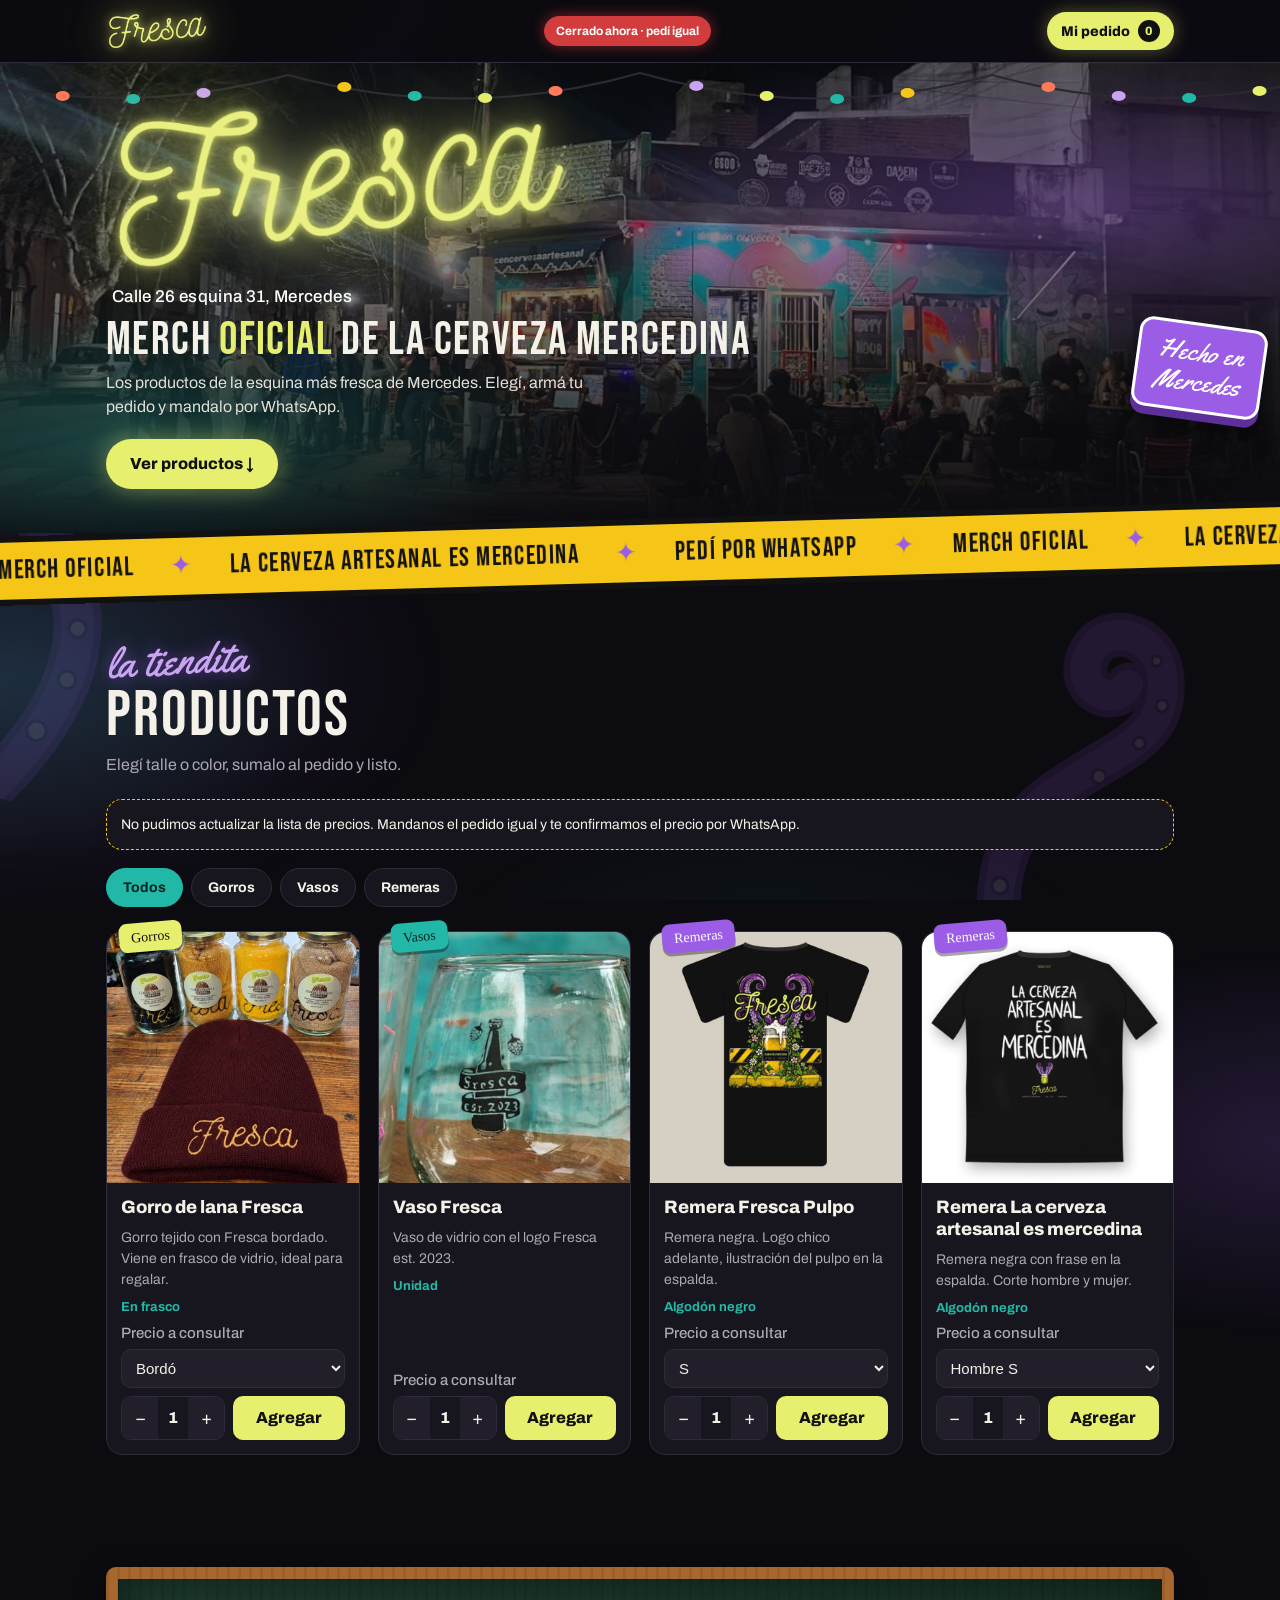
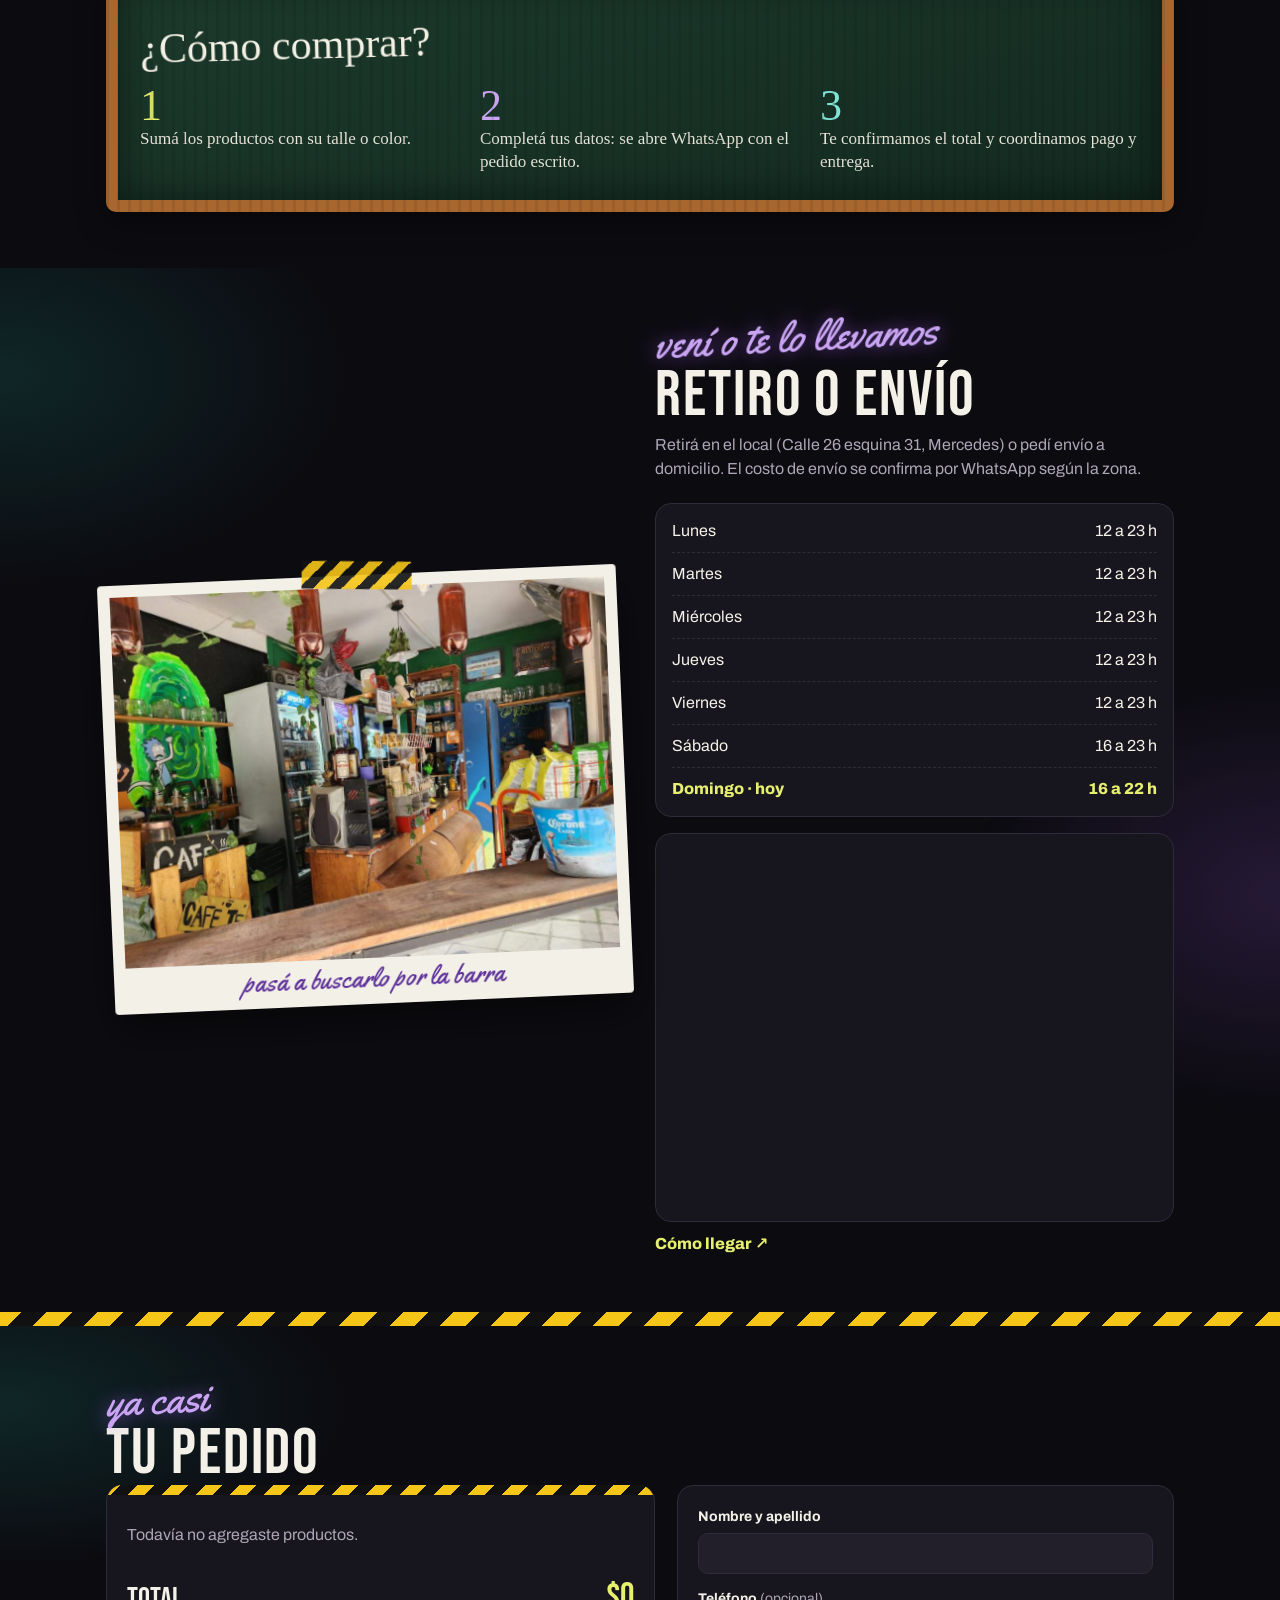
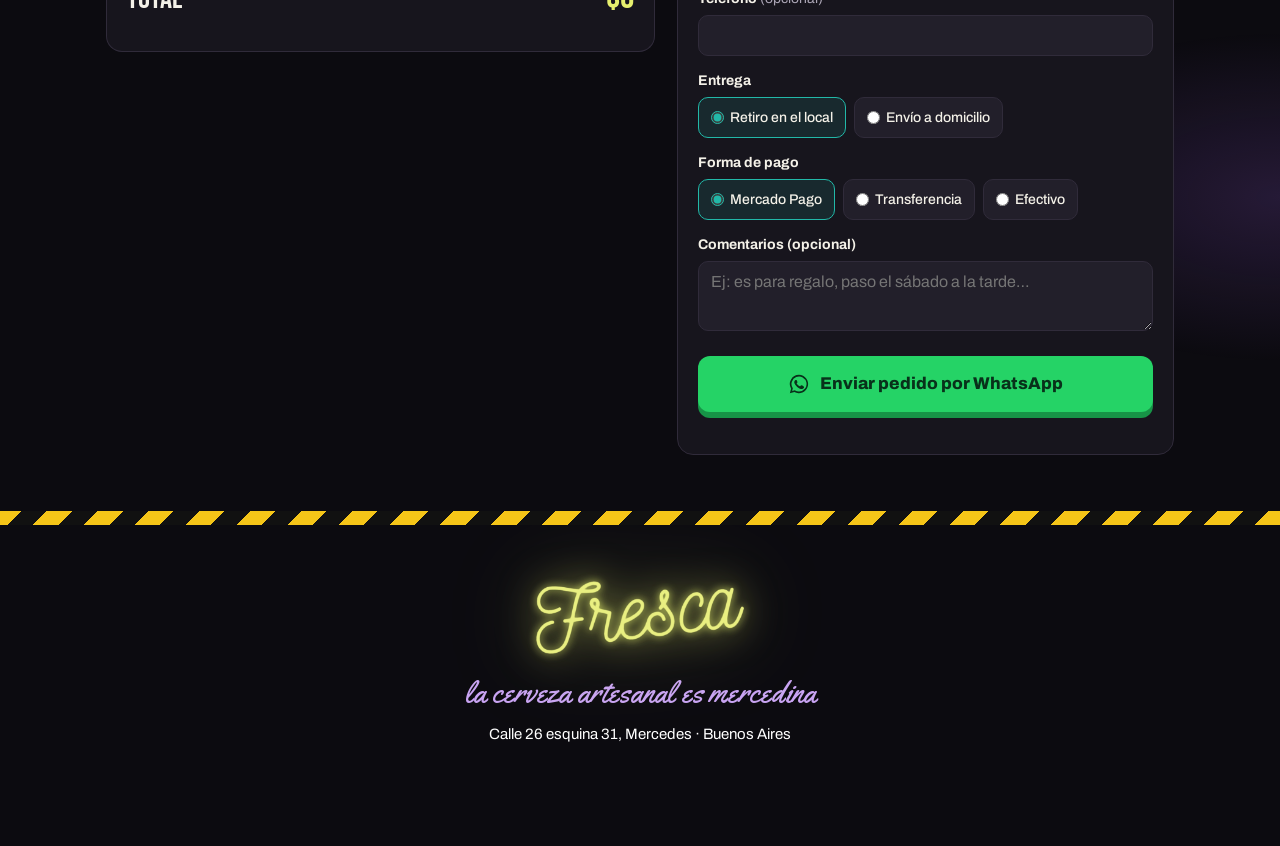
==== commit 348998e3: "Verificación de Google Search Console Co-Authored-By: Claude Opus 5.5 <noreply@anthropic.com>" ====
--- a/index.html
+++ b/index.html
@@ -5,6 +5,7 @@
 <meta name="viewport" content="width=device-width, initial-scale=1">
 <title>Fresca · Almacén cervecero en Mercedes | Merch oficial</title>
 <meta name="description" content="Fresca, almacén cervecero y cerveza artesanal en Mercedes, Buenos Aires (Calle 26 esquina 31). Gorros, vasos y remeras oficiales: armá tu pedido y mandalo por WhatsApp.">
+<meta name="google-site-verification" content="Kx5-lJgO8yuMsquze4qxFU-uyhjeQEC0sPN30g174Yc">
 <link rel="canonical" href="https://fresca-merch.netlify.app/">
 
 <!-- ===== Datos del negocio para Google (si cambian dirección, horarios o teléfono, actualizarlos también acá) ===== -->
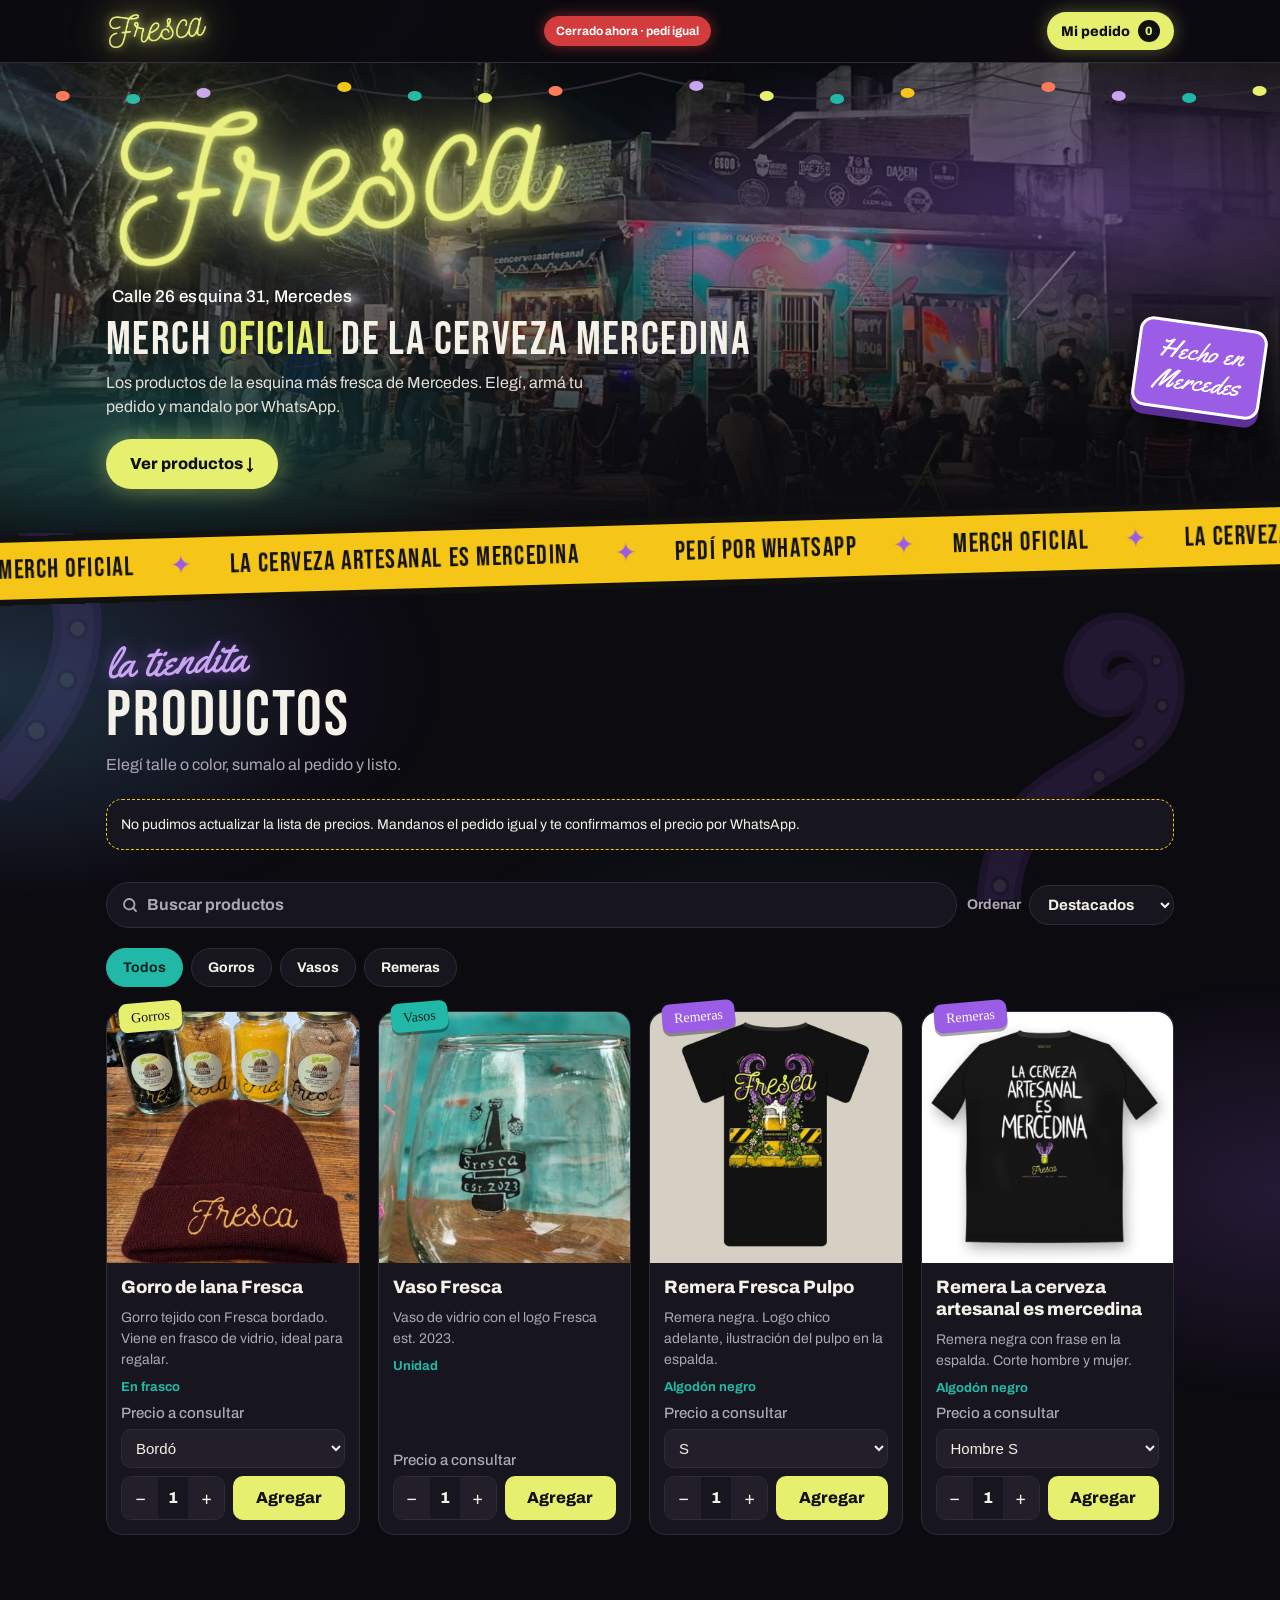
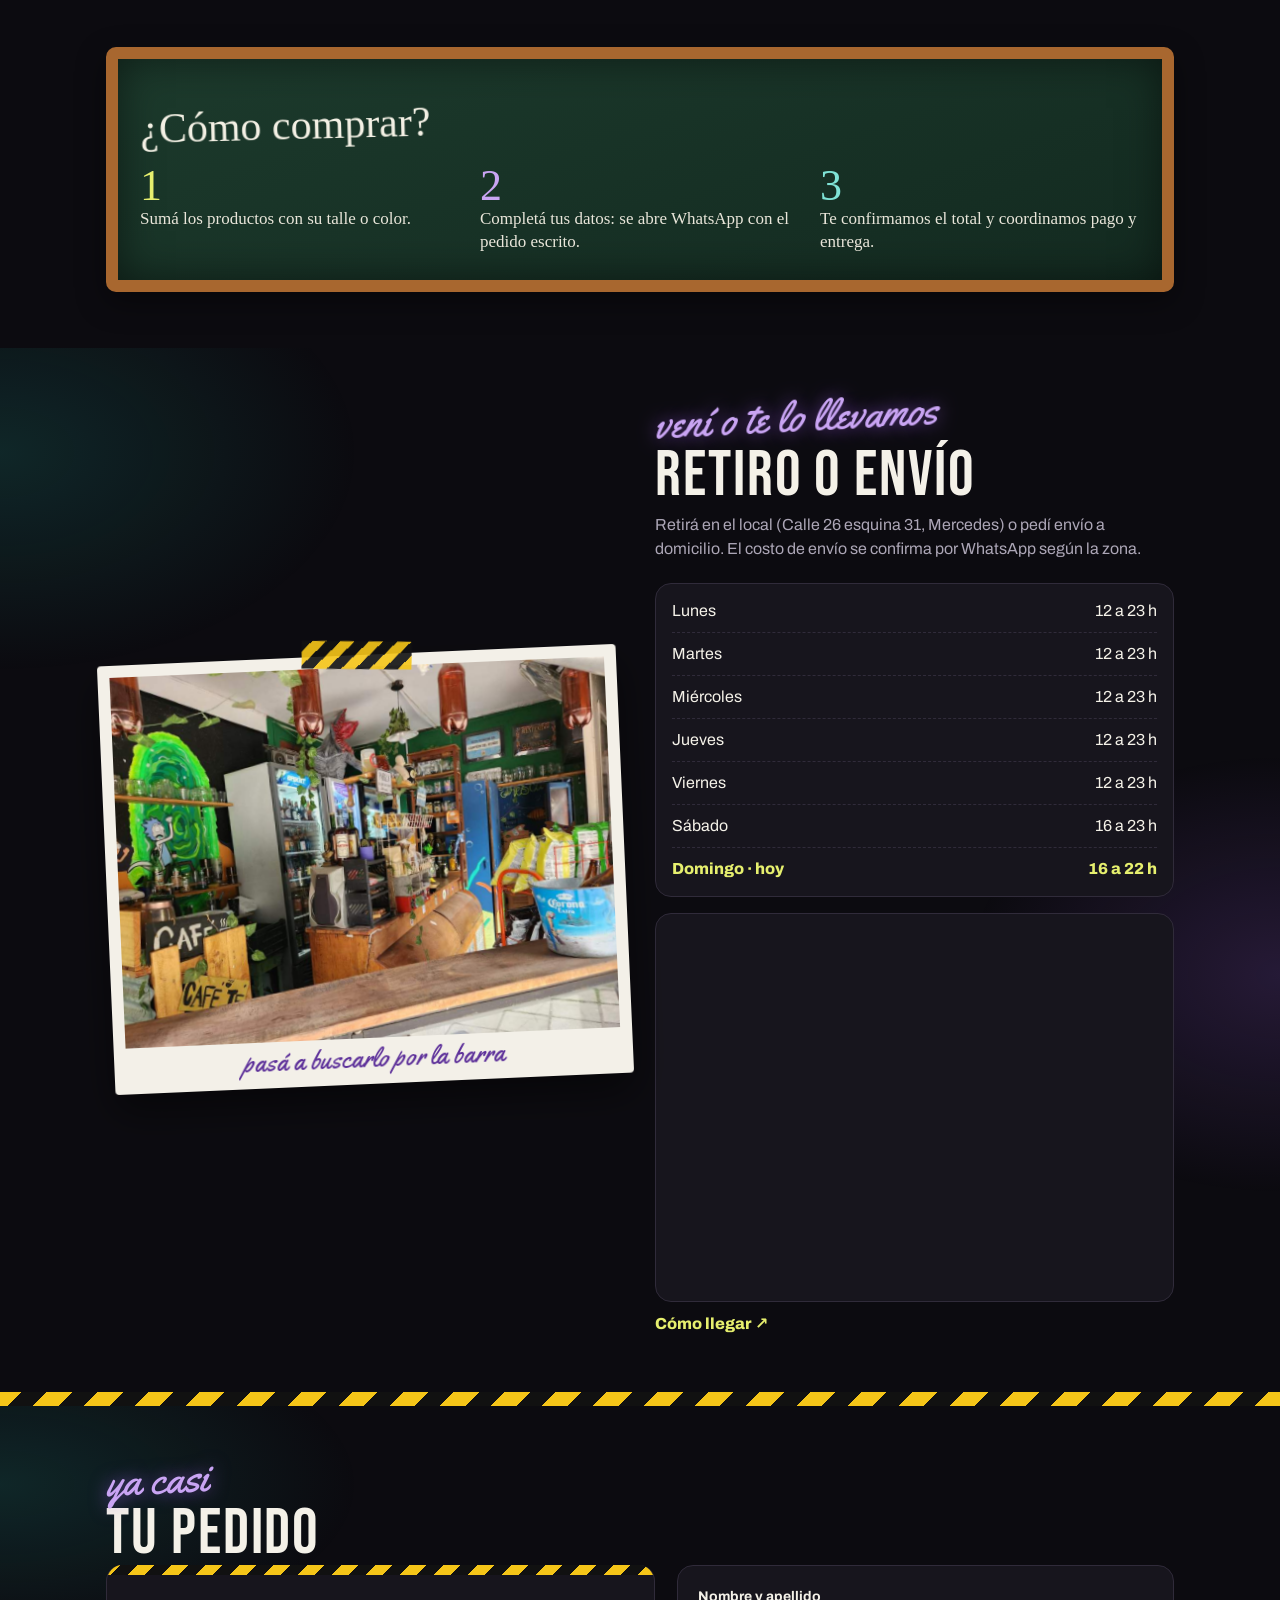
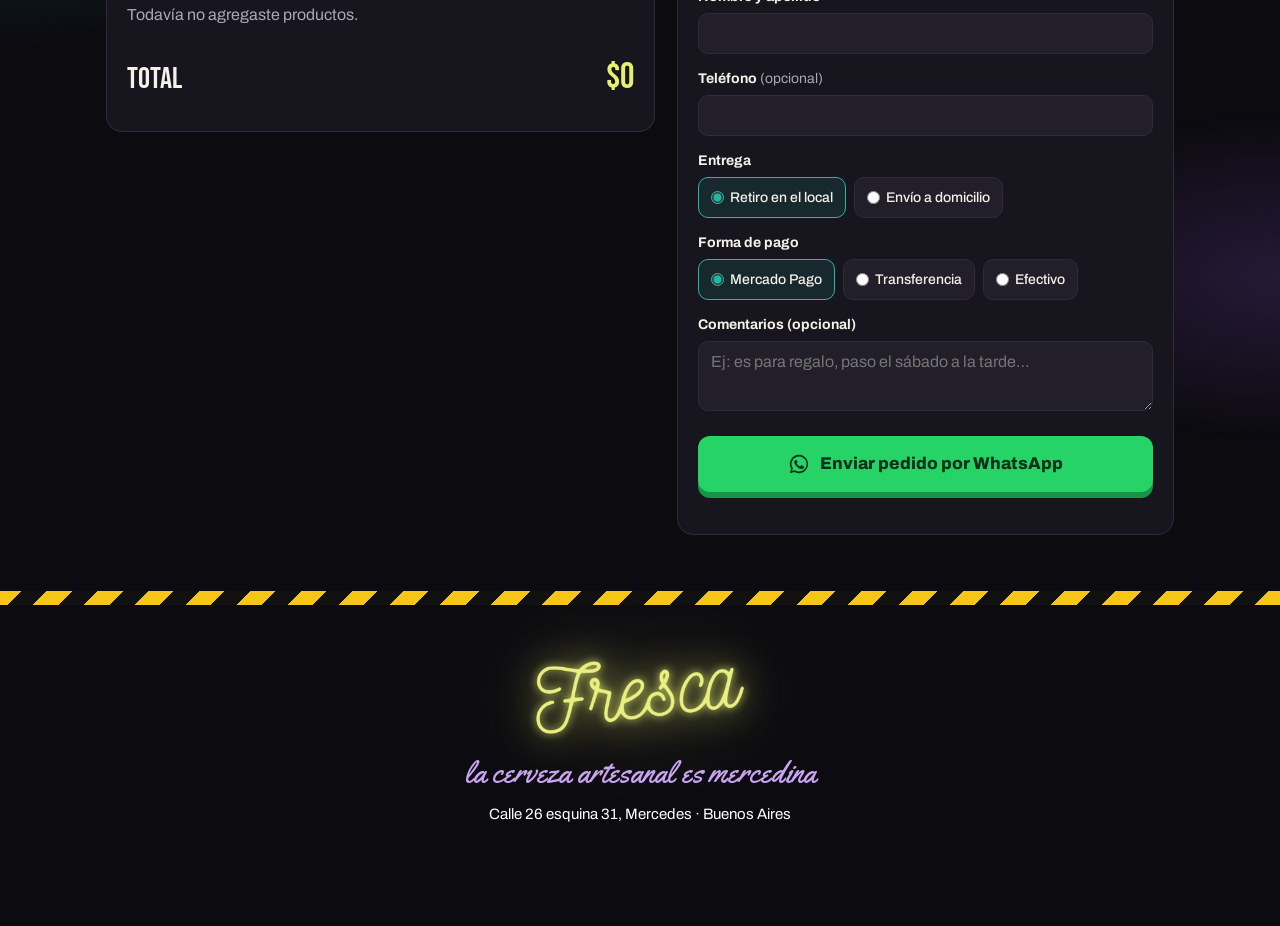
==== commit 9e41d6f5: "Buscador y orden de productos en la tienda Co-Authored-By: Claude Opus 5.5 <noreply@anthropic.com>" ====
--- a/index.html
+++ b/index.html
@@ -150,6 +150,19 @@
 .filtros{display:flex;gap:8px;flex-wrap:wrap;margin-bottom:24px;position:relative;z-index:1}
 .filtros button{background:var(--panel);color:var(--text);border:1px solid var(--line);border-radius:99px;padding:8px 16px;font-size:14px;font-weight:700}
 .filtros button.on{background:var(--turquesa);border-color:var(--turquesa);color:#062420}
+/* Buscador y orden */
+.herramientas{display:flex;gap:10px;flex-wrap:wrap;margin-bottom:14px;position:relative;z-index:1}
+.buscar{flex:1 1 260px;display:flex;align-items:center;gap:8px;background:var(--panel);border:1px solid var(--line);border-radius:99px;padding:0 6px 0 14px}
+.buscar:focus-within,.orden select:focus-visible{border-color:var(--turquesa);box-shadow:0 0 0 3px rgba(34,184,168,.25)}
+.buscar svg{flex-shrink:0;color:var(--muted)}
+.buscar input{flex:1;min-width:0;background:none;border:0;outline:0;color:var(--text);font:inherit;font-size:16px;padding:10px 0}
+.buscar input::placeholder{color:var(--muted)}
+.buscar input::-webkit-search-cancel-button{display:none}
+.buscar .limpiar{flex-shrink:0;width:30px;height:30px;border-radius:99px;border:0;background:var(--panel2);color:var(--text);font-size:14px}
+.orden{flex:0 0 auto;display:flex;align-items:center;gap:8px;color:var(--muted);font-size:14px;font-weight:700}
+.orden select{background:var(--panel);color:var(--text);border:1px solid var(--line);border-radius:99px;padding:10px 14px;font:inherit;font-size:15px;outline:0}
+.sin-resultados{color:var(--muted);padding:30px 0}
+.sin-resultados button{margin-left:6px;background:none;border:0;color:var(--neon);font:inherit;font-weight:700;text-decoration:underline;cursor:pointer}
 .grid{display:grid;grid-template-columns:repeat(auto-fill,minmax(240px,1fr));gap:18px;position:relative;z-index:1}
 .card{background:var(--panel);border:1px solid var(--line);border-radius:var(--radius);overflow:visible;display:flex;flex-direction:column;transition:transform .2s,box-shadow .2s;position:relative}
 .card:hover{transform:translateY(-3px) rotate(-.4deg);box-shadow:0 12px 30px rgba(0,0,0,.45),0 0 0 1px rgba(230,239,110,.25)}
@@ -366,6 +379,22 @@
     <h2 class="sec-title display"><span class="script">la tiendita</span>Productos</h2>
     <p class="sec-sub">Elegí talle o color, sumalo al pedido y listo.</p>
     <div id="avisoCatalogo"></div>
+    <div class="herramientas" id="herramientas" hidden>
+      <label class="buscar">
+        <svg width="18" height="18" viewBox="0 0 24 24" fill="none" stroke="currentColor" stroke-width="2.4" stroke-linecap="round" aria-hidden="true"><circle cx="11" cy="11" r="7"/><path d="m20 20-4-4"/></svg>
+        <input type="search" id="buscar" placeholder="Buscar productos" aria-label="Buscar productos" autocomplete="off" enterkeyhint="search">
+        <button type="button" class="limpiar" id="limpiarBusqueda" aria-label="Borrar búsqueda" hidden>✕</button>
+      </label>
+      <label class="orden">Ordenar
+        <select id="orden">
+          <option value="">Destacados</option>
+          <option value="az">A → Z</option>
+          <option value="za">Z → A</option>
+          <option value="precio-asc">Menor precio</option>
+          <option value="precio-desc">Mayor precio</option>
+        </select>
+      </label>
+    </div>
     <div class="filtros" id="filtros"></div>
     <div class="grid" id="grid"><div class="cargando">Cargando productos…</div></div>
   </div>
@@ -608,6 +637,12 @@
 }
 $("filtros").addEventListener("click", e => { const b = e.target.closest("button[data-cat]"); if (b) filtrar(b.dataset.cat); });
 function filtrar(c){ filtro = c; pintarFiltros(); pintarGrid(); }
+$("buscar").addEventListener("input", pintarGrid);
+$("buscar").addEventListener("keydown", e => { if (e.key === "Enter") e.target.blur(); }); // en el celular cierra el teclado
+$("orden").addEventListener("change", pintarGrid);
+function limpiarBusqueda(){ $("buscar").value = ""; filtro = "Todos"; pintarFiltros(); pintarGrid(); }
+$("limpiarBusqueda").addEventListener("click", () => { $("buscar").value = ""; pintarGrid(); $("buscar").focus(); });
+$("grid").addEventListener("click", e => { if (e.target.closest("[data-limpiar]")) limpiarBusqueda(); });
 
 const qtySel = {};
 function slug(s){ return s.normalize("NFD").replace(/[\u0300-\u036f]/g,"").toLowerCase().replace(/[^a-z0-9]+/g,"-").replace(/^-|-$/g,"") || "producto"; }
@@ -626,9 +661,32 @@
 }
 // En las tarjetas va la copia chica de la foto (carga más rápido); en la vista grande, la grande
 const srcTarjeta = f => f.chica || f.src;
+// Buscador: sin tildes ni mayúsculas; tienen que aparecer todas las palabras escritas
+const sinTildes = s => s.normalize("NFD").replace(/[̀-ͯ]/g,"").toLowerCase();
+function coincide(p, palabras){
+  const texto = sinTildes([p.nombre, p.categoria, p.desc, p.pres, ...p.opciones].join(" "));
+  return palabras.every(w => texto.includes(w));
+}
+// Los que no tienen precio ("a consultar") van al final al ordenar por precio
+const ORDENES = {
+  "az": (a, b) => a.nombre.localeCompare(b.nombre, "es"),
+  "za": (a, b) => b.nombre.localeCompare(a.nombre, "es"),
+  "precio-asc": (a, b) => (a.precio > 0 ? a.precio : Infinity) - (b.precio > 0 ? b.precio : Infinity),
+  "precio-desc": (a, b) => (b.precio > 0 ? b.precio : -1) - (a.precio > 0 ? a.precio : -1)
+};
 function pintarGrid(){
-  const lista = productos.filter(p => filtro==="Todos" || p.categoria===filtro);
-  if (!lista.length){ $("grid").innerHTML = '<div class="cargando">Pronto vamos a sumar productos.</div>'; return; }
+  $("herramientas").hidden = !productos.length;
+  const busqueda = $("buscar").value.trim(), palabras = sinTildes(busqueda).split(/\s+/).filter(Boolean);
+  $("limpiarBusqueda").hidden = !busqueda;
+  const lista = productos.filter(p => (filtro==="Todos" || p.categoria===filtro) && coincide(p, palabras));
+  const orden = ORDENES[$("orden").value];
+  if (orden) lista.sort(orden);
+  if (!lista.length){
+    $("grid").innerHTML = palabras.length
+      ? `<div class="sin-resultados">No encontramos productos para «${esc(busqueda)}»${filtro !== "Todos" ? ` en ${esc(filtro)}` : ""}.<button type="button" data-limpiar>Ver todos</button></div>`
+      : '<div class="cargando">Pronto vamos a sumar productos.</div>';
+    return;
+  }
   $("grid").innerHTML = lista.map(p => {
     qtySel[p.id] = qtySel[p.id] || 1;
     const primera = p.opciones.find(o => !p.agotadas.includes(o));
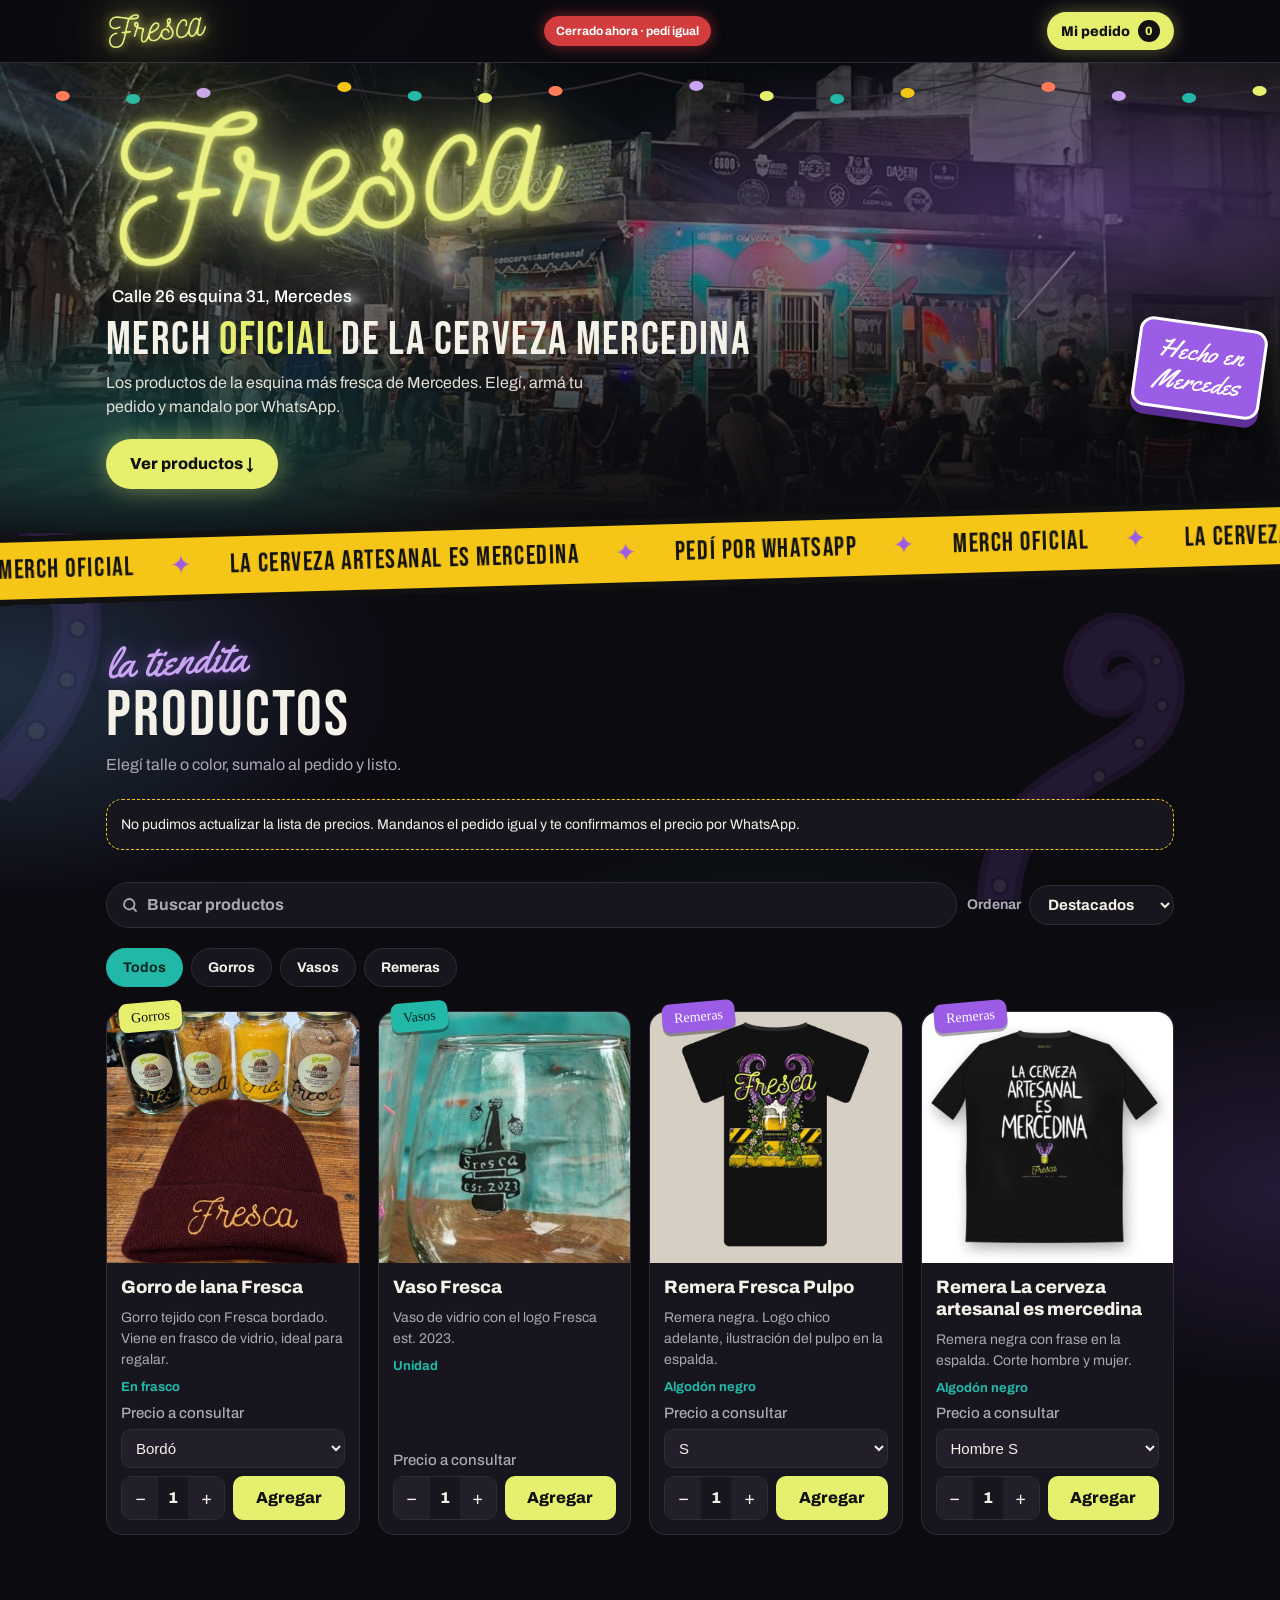
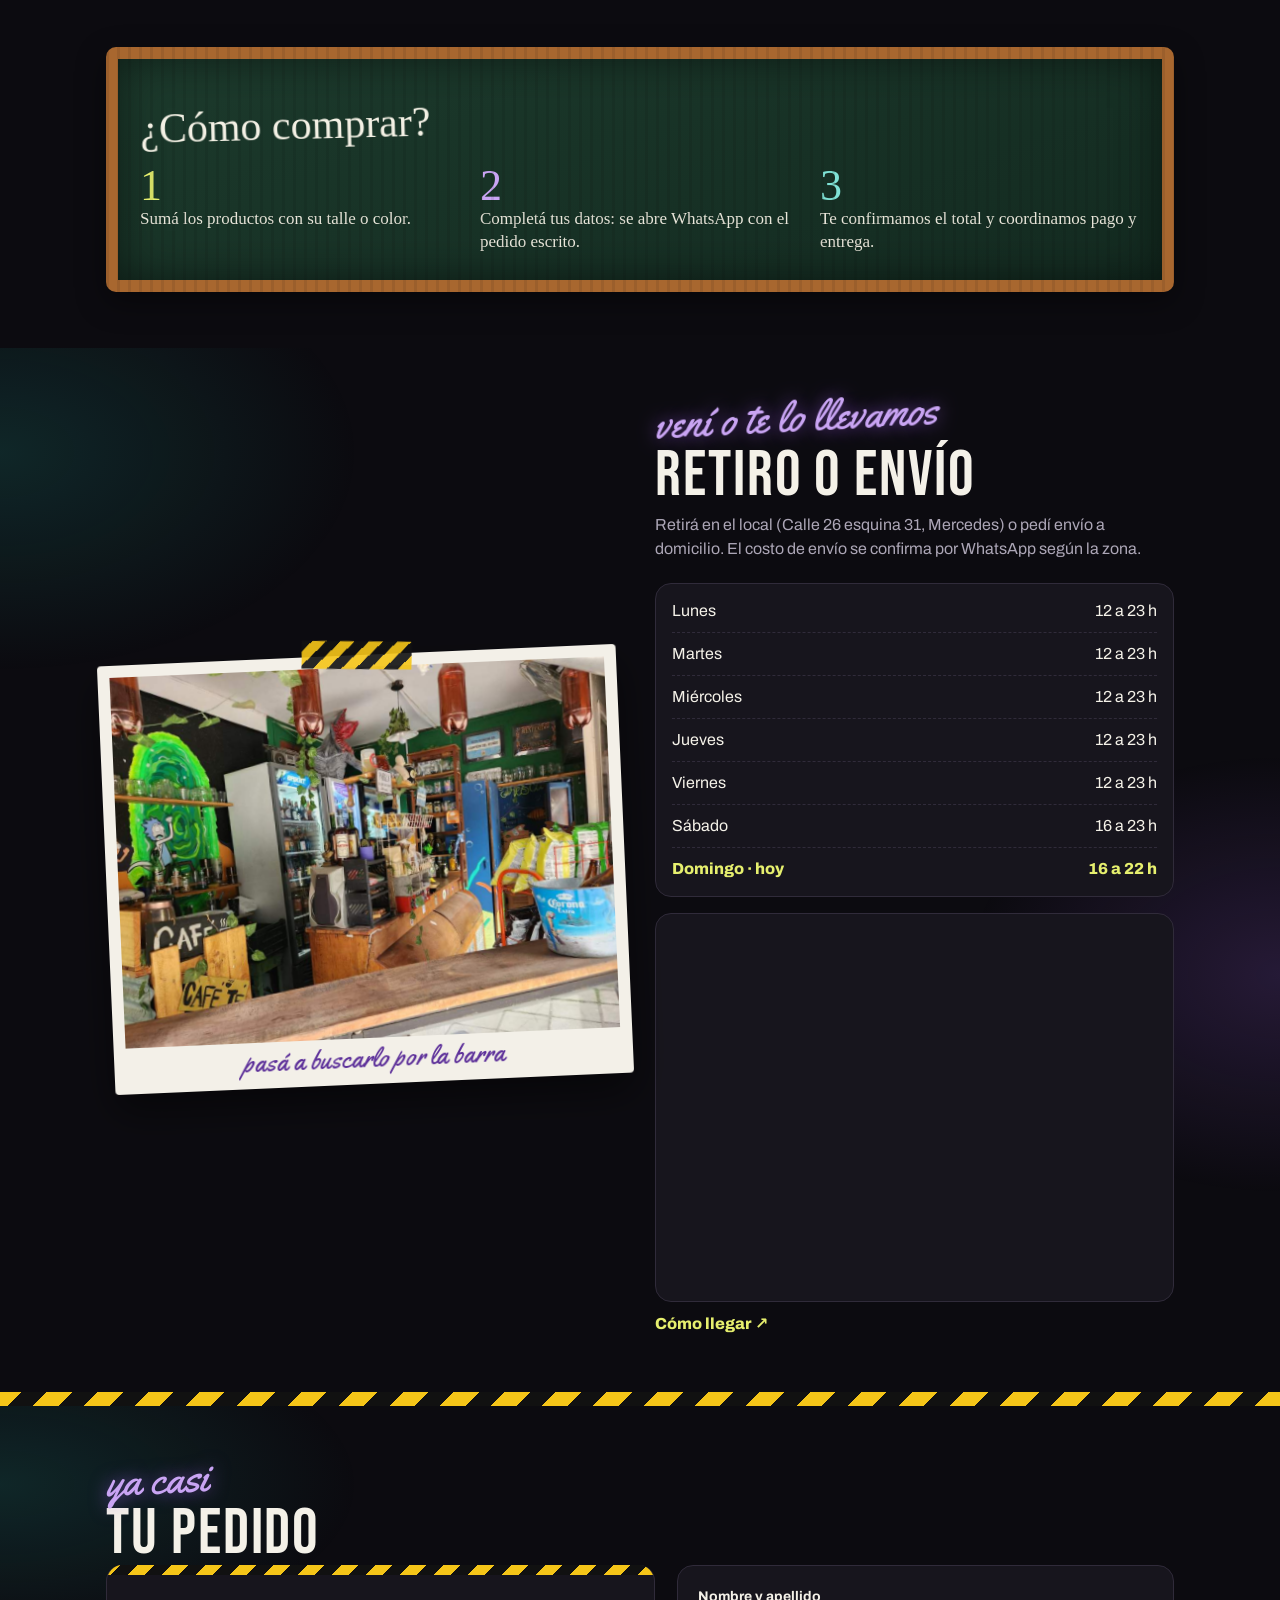
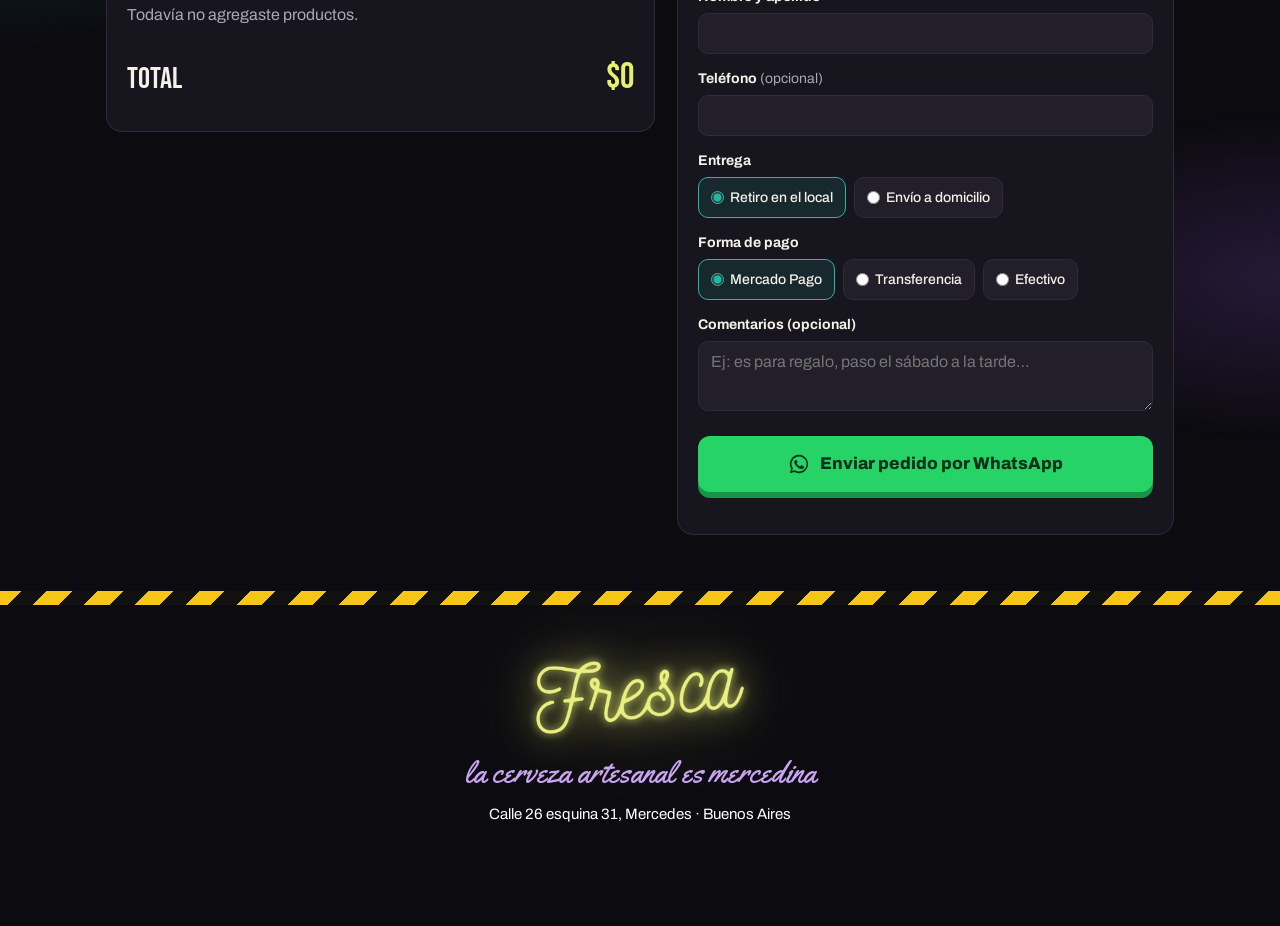
==== commit 5b2c287c: "Tienda: ocultar el buscador mientras cargan los productos; unificar sinTildes/slug Co-Authored-By: C" ====
--- a/index.html
+++ b/index.html
@@ -73,6 +73,7 @@
   --radius:16px;
 }
 *{box-sizing:border-box;margin:0;padding:0}
+[hidden]{display:none!important}
 html{scroll-behavior:smooth;overflow-x:hidden}
 section,footer,.hero{overflow-x:clip}
 body{background:var(--noche);color:var(--text);font-family:'Archivo',system-ui,sans-serif;line-height:1.5;-webkit-font-smoothing:antialiased;overflow-x:hidden}
@@ -247,7 +248,6 @@
 .mapa iframe{display:block;width:100%;height:100%;border:0}
 .como-llegar{display:inline-block;margin-top:10px;color:var(--neon);font-weight:800;text-decoration:none}
 .como-llegar:hover{text-decoration:underline}
-.como-llegar[hidden]{display:none}
 
 /* Pedido */
 .pedido{display:grid;grid-template-columns:1.05fr .95fr;gap:22px;align-items:start;position:relative;z-index:1}
@@ -645,7 +645,8 @@
 $("grid").addEventListener("click", e => { if (e.target.closest("[data-limpiar]")) limpiarBusqueda(); });
 
 const qtySel = {};
-function slug(s){ return s.normalize("NFD").replace(/[\u0300-\u036f]/g,"").toLowerCase().replace(/[^a-z0-9]+/g,"-").replace(/^-|-$/g,"") || "producto"; }
+const sinTildes = s => s.normalize("NFD").replace(/[\u0300-\u036f]/g,"").toLowerCase();
+function slug(s){ return sinTildes(s).replace(/[^a-z0-9]+/g,"-").replace(/^-|-$/g,"") || "producto"; }
 // Foto de un talle o color; si no tiene una propia, la principal
 function fotoPara(p, op){ return p.fotos.find(f => op && f.opcion === op) || p.fotos[0]; }
 function selOpciones(p, id, elegida){
@@ -661,8 +662,7 @@
 }
 // En las tarjetas va la copia chica de la foto (carga más rápido); en la vista grande, la grande
 const srcTarjeta = f => f.chica || f.src;
-// Buscador: sin tildes ni mayúsculas; tienen que aparecer todas las palabras escritas
-const sinTildes = s => s.normalize("NFD").replace(/[̀-ͯ]/g,"").toLowerCase();
+// Buscador: tienen que aparecer todas las palabras escritas (sin importar tildes ni mayúsculas)
 function coincide(p, palabras){
   const texto = sinTildes([p.nombre, p.categoria, p.desc, p.pres, ...p.opciones].join(" "));
   return palabras.every(w => texto.includes(w));
